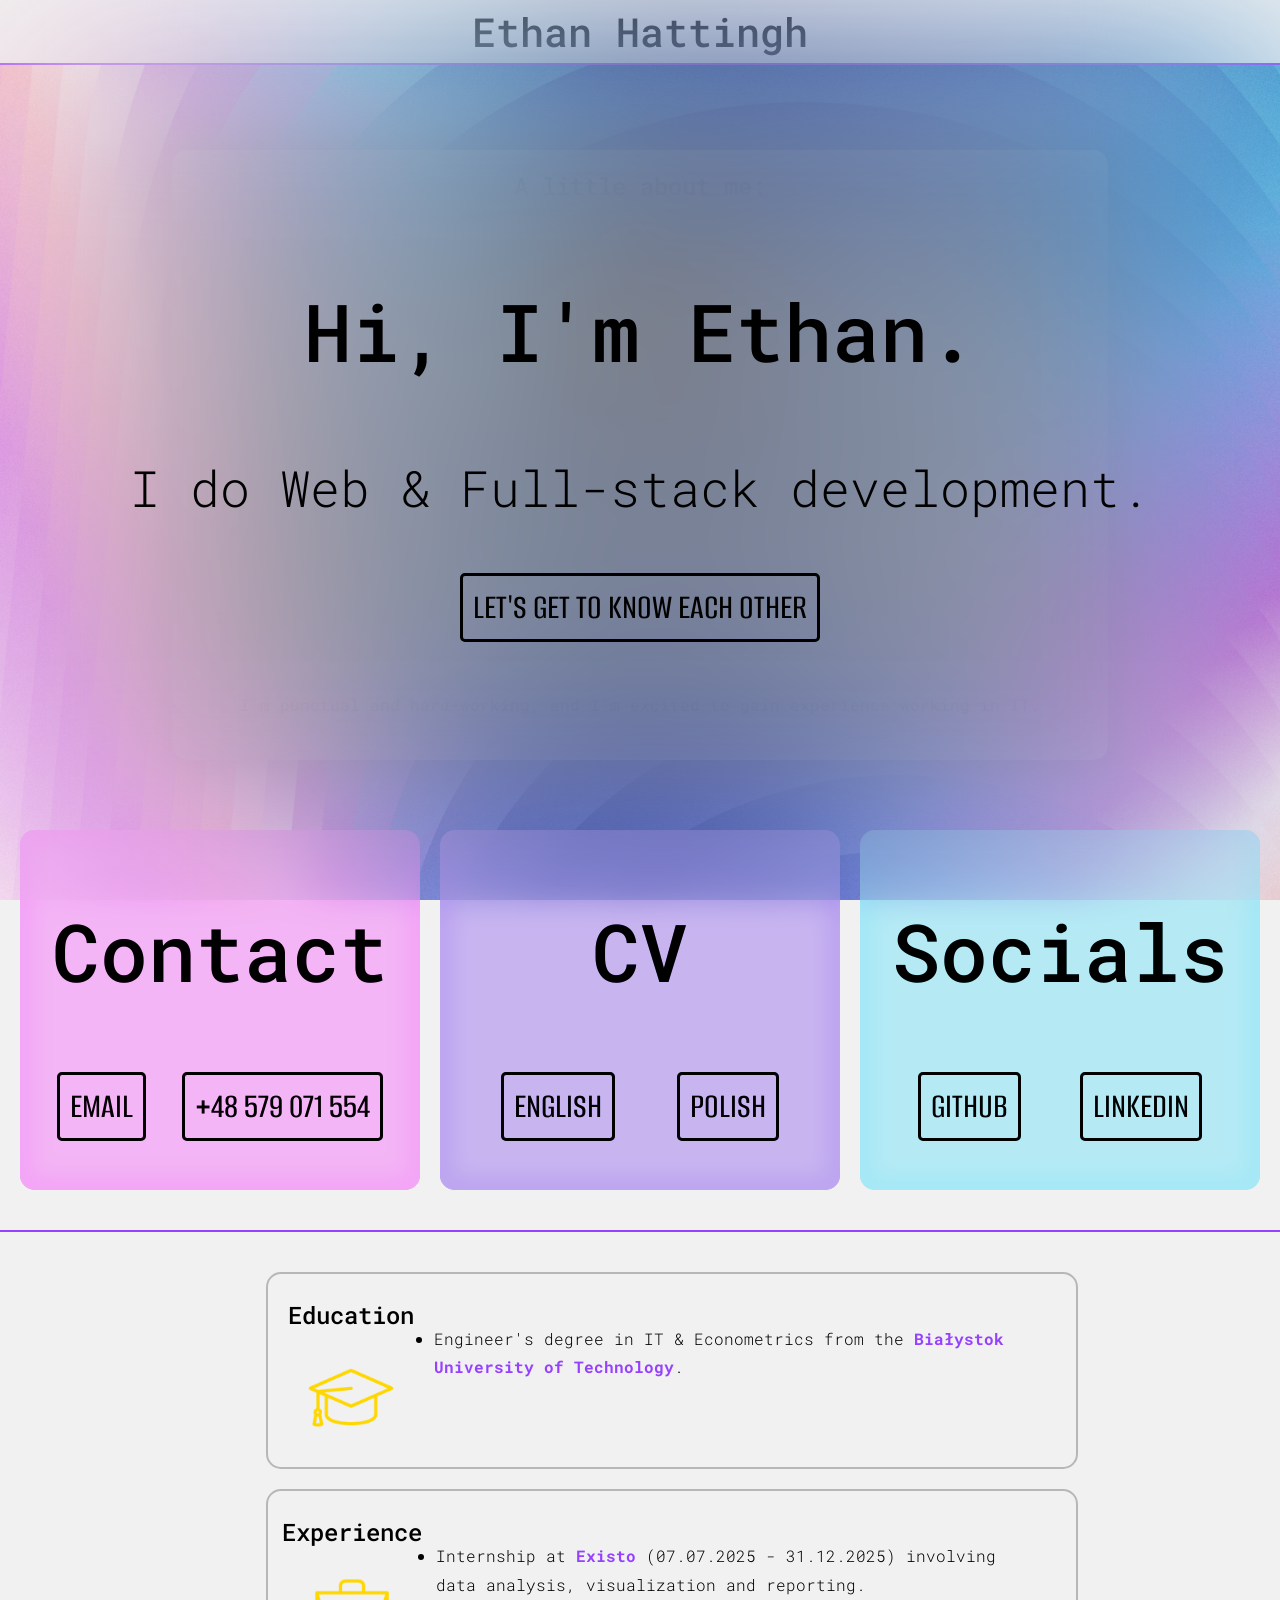
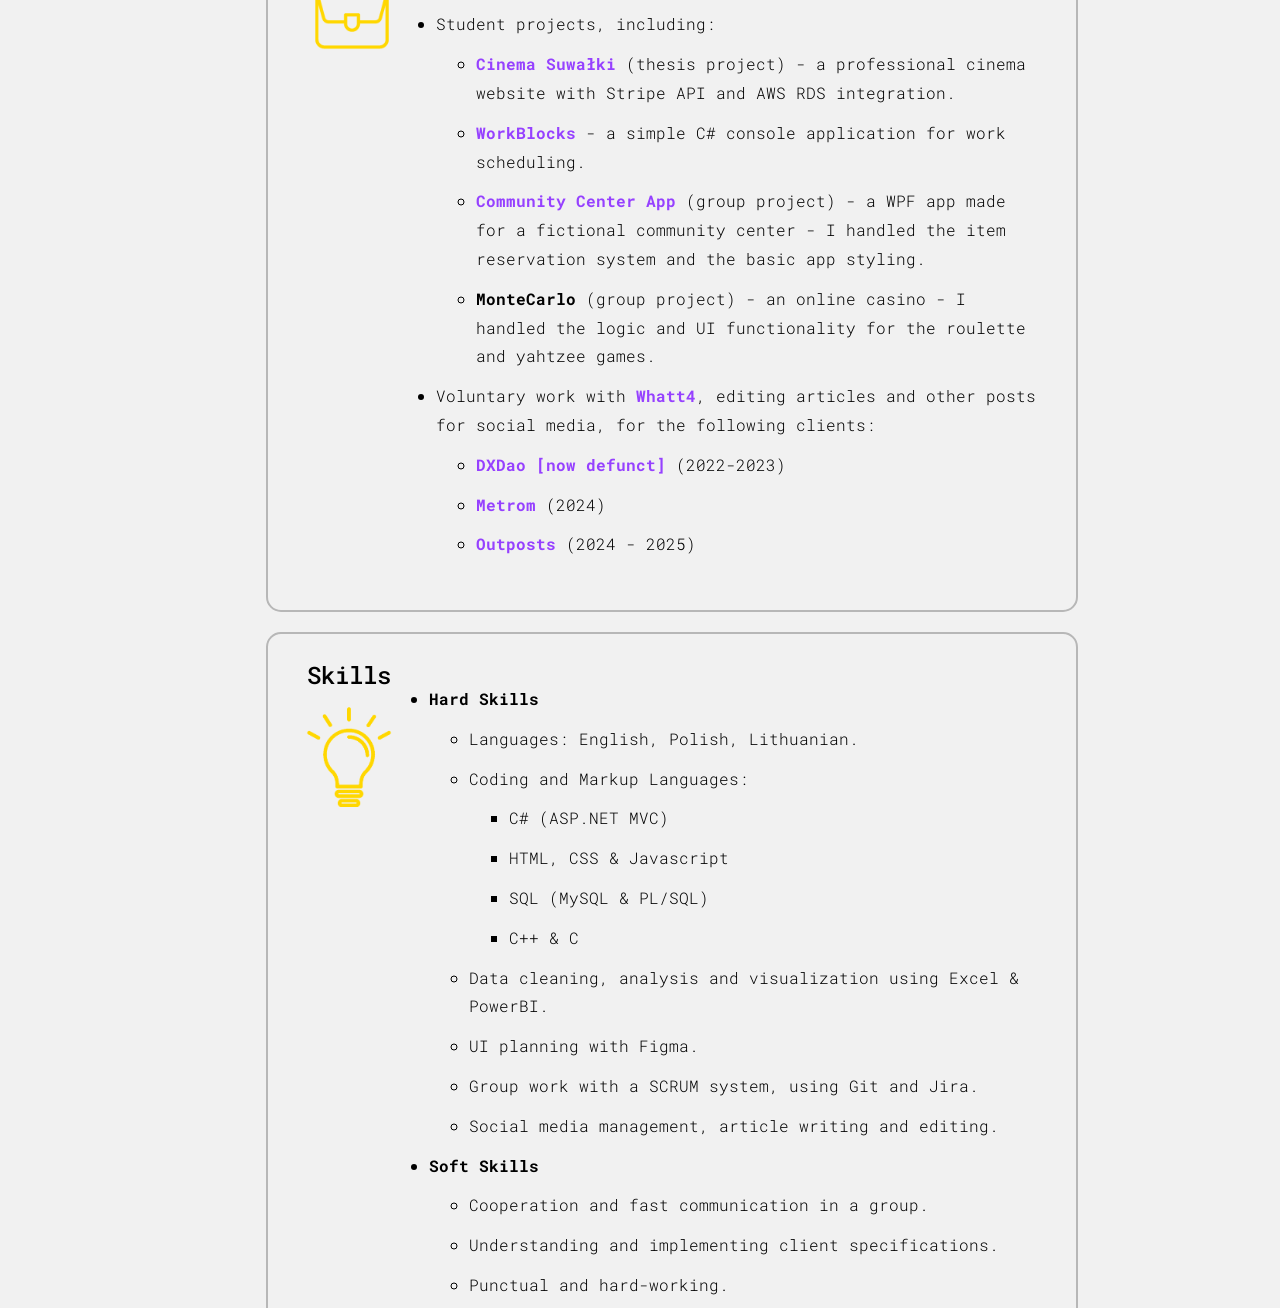
==== index.html @ 23581b1b "Code cleaning Code cleaning, updated cv, changes some styling" ====
<!DOCTYPE html>
<html>
    <head>
        <meta charset="utf-8">
        <meta http-equiv="X-UA-Compatible" content="IE=edge">
        <title></title>
        <meta name="description" content="">
        <meta name="viewport" content="width=device-width, initial-scale=1 minimum-scale=1">
        <link rel="preconnect" href="https://fonts.googleapis.com">
        <link rel="preconnect" href="https://fonts.gstatic.com" crossorigin>
        <link href="https://fonts.googleapis.com/css2?family=Abril+Fatface&family=Alumni+Sans+SC:ital,wght@0,100..900;1,100..900&family=Jersey+10&family=Oswald:wght@200..700&family=PT+Sans+Narrow:wght@400;700&family=Roboto+Mono:ital,wght@0,100..700;1,100..700&family=Sixtyfour&display=swap" rel="stylesheet">
        <link rel="stylesheet" href="css/style.css">
        <!--<script src="https://code.jquery.com/jquery-3.7.1.min.js" integrity="sha256-/JqT3SQfawRcv/BIHPThkBvs0OEvtFFmqPF/lYI/Cxo=" crossorigin="anonymous"></script>-->
    </head>
    <body class="vertical-flex no-scroll">
        <!--Header-->
        <header id="header">
            <a href="#" id="header-title" class="roboto-mono-bold">Ethan Hattingh</a>
        </header>

        <!--Splash screen (the thing with my name & that get to know each other button)-->
        <div id="splash">
            <p id="title" class="roboto-mono-bold text-functions">Hi, I'm Ethan.</p>
            <p id="subtitle" class="roboto-mono-normal text-functions">I do Web & Full-stack development.</p>
            <button id="splash-button" class="alumni-sans-bold button-style">LET'S GET TO KNOW EACH OTHER</button>
        </div>

        <!--Bio (the one with my picture and some details about me)-->
        <section id="bio-section" class="bio-box vertical-flex">
            <h1 class="bio-title roboto-mono-bold">A little about me:</h1>
            <img id="bio-image" src="images/me.png" alt="Profile Picture">
            <p class="bio-text roboto-mono-bold">Hi, I'm Ethan. I'm an engineer of IT & Econometrics and a graduate of the Białystok University of Technology.<br><br>
                    I specialize in web and fullstack development, as well as data analysis.<br><br>
                    My specialty is C# and web development, but I'm also experienced with other coding languages and with SQL.<br><br>
                    I've been living in Poland for about 11 years, and I'm fluent in English, Polish, and Lithuanian.<br><br>
                    I'm punctual and hard-working, and I'm excited to gain experience working in IT.<br>
                </p>
        </section>

        <!--Contact info, CV pdfs, and socials-->
        <section class="info-flex">
            <div id="info-box1" class="info-box vertical-flex">
                <p class="info-box-title roboto-mono-bold">Contact</p>
                <div class="info-link-flex">
                    <a class="info-box-link alumni-sans-bold" href="mailto:ethanhattingh03@gmail.com">EMAIL</a>
                    <a class="info-box-link alumni-sans-bold" href="tel:579071554">+48 579 071 554</a>
                </div>
            </div>
            <div id="info-box2" class="info-box vertical-flex">
                <p class="info-box-title roboto-mono-bold">CV</p>
                <div class="info-link-flex">
                    <a class="info-box-link alumni-sans-bold" href="/documents/cv-en.pdf" download="Ethan Hattingh CV (en)">ENGLISH</a>
                    <a class="info-box-link alumni-sans-bold" href="/documents/cv-pl.pdf" download="Ethan Hattingh CV (pl)">POLISH</a>
                </div>
            </div>
            <div id="info-box3" class="info-box vertical-flex">
                <p class="info-box-title roboto-mono-bold">Socials</p>
                <div class="info-link-flex">
                    <a class="info-box-link alumni-sans-bold" href="https://github.com/firecv">GITHUB</a>
                    <a class="info-box-link alumni-sans-bold" href="https://www.linkedin.com/in/ethan-hattingh-84b135362/">LINKEDIN</a>
                </div>
            </div>
        </section>

        <!--CV but readable without having to download it-->
        <section id="cv-section" class="cv-box">
            <div class="vertical-flex">
                <div id="cv-chunk1" class="cv-chunk horizontal-flex">
                    <div class="cv-icon-container">
                        <p class="cv-title roboto-mono-bold">Education</p>
                        <img id="education-icon" class="cv-icon-image" src="images/cap.png" alt="Education Icon">
                    </div>
                    <div class="cv-detail-box">
                        <ul class="cv-list roboto-mono-normal">
                            <li>Engineer's degree in IT & Econometrics from the <a class="cv-link" href="https://pb.edu.pl/en/" target="_blank">Białystok University of Technology</a>.</li>
                        </ul>
                    </div>
                </div>
                <div id="cv-chunk2" class="cv-chunk horizontal-flex">
                    <div class="cv-icon-container">
                        <p class="cv-title roboto-mono-bold">Experience</p>
                        <img id="work-icon" class="cv-icon-image" src="images/briefcase.png" alt="Work Icon">
                    </div>
                    <div class="cv-detail-box">
                        <ul class="cv-list roboto-mono-normal">
                            <li>Internship at <a class="cv-link" href="https://existo.pl/" target="_blank">Existo</a> (07.07.2025 - 31.12.2025) involving data analysis, visualization and reporting.</li>
                            <li>Student projects, including:
                                <ul>
                                    <li><a class="cv-link" href="https://github.com/firecv/WorkBlocks" target="_blank">Cinema Suwałki</a> (thesis project) - a professional cinema website with Stripe API and AWS RDS integration.</li>
                                    <li><a class="cv-link" href="https://github.com/firecv/WorkBlocks" target="_blank">WorkBlocks</a> - a simple C# console application for work scheduling.</li>
                                    <li><a class="cv-link" href="https://github.com/CHOSZCZYKP/MiejskiDomKultury" target="_blank">Community Center App</a> (group project) - a WPF app made for a fictional community center - I handled the item reservation system and the basic app styling.</li>
                                    <li><b>MonteCarlo</b> (group project) - an online casino - I handled the logic and UI functionality for the roulette and yahtzee games.</li>
                                </ul>
                            </li>
                            <li>Voluntary work with <a class="cv-link" href="https://whatt4.eth.limo/" target="_blank">Whatt4</a>, editing articles and other posts for social media, for the following clients:
                                <ul>
                                    <li><a class="cv-link" href="https://dxdao.eth.link/" target="_blank">DXDao [now defunct]</a> (2022-2023)</li>
                                    <li><a class="cv-link" href="https://www.metrom.xyz/en" target="_blank">Metrom</a> (2024)</li>
                                    <li><a class="cv-link" href="https://outposts.io/" target="_blank">Outposts</a> (2024 - 2025)</li>
                                </ul>
                            </li>
                        </ul>
                    </div>
                </div>
                <div id="cv-chunk3" class="cv-chunk horizontal-flex">
                    <div class="cv-icon-container">
                        <p class="cv-title roboto-mono-bold">Skills</p>
                        <img id="skills-icon" class="cv-icon-image" src="images/lightbulb.png" alt="Skills Icon">
                    </div>
                    <div class="cv-detail-box">
                        <ul class="cv-list roboto-mono-normal">
                            <li><b>Hard Skills</b>
                                <ul>
                                    <li>Languages: English, Polish, Lithuanian.</li>
                                    <li>Coding and Markup Languages:
                                        <ul>
                                            <li>C# (ASP.NET MVC)</li>
                                            <li>HTML, CSS & Javascript</li>
                                            <li>SQL (MySQL & PL/SQL)</li>
                                            <li>C++ & C</li>
                                        </ul>
                                    </li>
                                    <li>Data cleaning, analysis and visualization using Excel & PowerBI.</li>
                                    <li>UI planning with Figma.</li>
                                    <li>Group work with a SCRUM system, using Git and Jira.</li>
                                    <li>Social media management, article writing and editing.</li>
                                </ul>
                            </li>
                            <li><b>Soft Skills</b>
                                <ul>
                                    <li>Cooperation and fast communication in a group.</li>
                                    <li>Understanding and implementing client specifications.</li>
                                    <li>Punctual and hard-working.</li>
                                </ul>
                            </li>
                        </ul>
                    </div>
                </div>
            </div>
        </section>

        <!--Footer links use the same styling as cv links, so the class is reused-->
        <footer id="footer">
            <p class="roboto-mono-normal">Website built by <a class="cv-link" href="https://github.com/firecv/firecv.github.io">Ethan Hattingh</a> (without using generative AI)</p>
            <p class="roboto-mono-normal">Background image by <a class="cv-link" href="https://unsplash.com/@andreicastanha">Andrei Castanha</a> on <a class="cv-link" href="https://unsplash.com/photos/abstract-blue-and-pink-curved-lines-pattern-mAoMkGo4LGg">Unsplash</a></p>
            <p class="roboto-mono-normal">CV section icons by <a class="cv-link" href="https://www.flaticon.com/authors/good-ware">Good Ware</a></p>
        </footer>

        <!-- background image: Andrei Castanha https://unsplash.com/photos/black-flat-screen-computer-monitor-oXlXu2qukGE
            Icons are by Good Ware from Flaticon:
            cap icon: https://www.flaticon.com/free-icon/cap_4344806
            briefcase icon: https://www.flaticon.com/free-icon/briefcase_4440484
            lightbulb icon: https://www.flaticon.com/free-icon/lightbulb_702814
            terminal background: https://www.deviantart.com/cosmodahuskey/art/Fallout-Terminal-Effect-Video-563008913
        -->

        <script src="js/script.js"></script>
    </body>
</html>
---- css/style.css ----
/*fonts moved to bottom*/

/* VARIABLES (color palette) */

:root {
    --bg-color: rgb(241, 241, 241);
    --bg-color-blur: rgba(241, 241, 241, 0.5);
    --accent-color: rgb(150, 65, 255);
    --border-color: rgb(0, 0, 0);
    --light-border-color: rgb(183, 183, 183);
    --unfocus-color: rgb(63, 63, 63);
    --special-color1: rgb(247, 0, 255); /*Used to make each info box stand out more*/
    --special-color2: rgb(75, 0, 238);
    --special-color3: rgb(0, 213, 255);
}

/*ORIGINAL PALETTE

rgb(255, 126, 206)

    --bg-color: black;
    --accent-color: gold;
    --border-color: white;
    --unfocus-color: gray;
    --special-color1: #ff0000;
    --special-color2: #0099ff;
    --special-color3: #00ff00;
*/

/* BASIC */

html {
    scroll-behavior: smooth;
    background-color: var(--bg-color);
}

* {
    margin: 0px;
    padding: 0px;
    scrollbar-color: var(--accent-color) var(--bg-color);
}

body {
    top: 0;
    background-image:url('../images/andrei-castanha.jpg'); /* Photo by Artem Sapegin on Unsplash*/
    background-repeat: repeat;
    background-attachment: fixed;
    background-size: cover;
    overflow-x: hidden;
    display: flex;
    flex-direction: column;
}

.no-scroll { 
  height: 100%; 
  overflow: hidden; 
} 

p, li {
    line-height: 1.8;
}

/* SPLASH SCREEN */

#splash {
    position: fixed;
    top: 0;
    left: 0;
    width: 100%;
    height: 100vh;
    z-index: 999;
    background-color: rbga(255, 255, 255, 0.1);
    backdrop-filter: blur(100px);
    display: flex;
    flex-direction: column;
    justify-content: center;
    align-items: center;
    text-align: center;
}

#title {
    font-size: 80px;
    color: var(--border-color);
}

#subtitle {
    font-size: 50px;
    color: var(--border-color);
    margin: 40px;
}

@media (max-width: 600px) {
    #title {
        font-size: 60px;
    }

    #subtitle {
        font-size: 30px;
        margin: 25px;
    }
}

#splash-button {
    font-size: 36px;
}

.text-functions {
    overflow-wrap: break-word;
}

.button-style {
    border-radius: 5px;
    border: 3px var(--border-color) solid;
    background-color: rgba(0, 0, 0, 0);
    color: var(--border-color);
    backdrop-filter: blur(10px);
    padding: 10px;
    transition-duration: 350ms;
}

.button-style:hover {
    background-color: var(--accent-color);
    border: 3px var(--accent-color) solid;
    color: var(--bg-color);
    cursor: pointer;
    /*filter: drop-shadow(0px 0px 20px var(--unfocus-color));*/
}

.disappear {
    visibility: hidden;
    opacity: 0;
    transition: visibility 0s 0.8s, opacity 0.8s ease-in-out;
}


/* HEADER */

#header {
    position: sticky;
    top: 0;
    width: 100%;
    z-index: 100;
    height: fit-content;
    margin-bottom: 40px;
    padding: 5px;
    background-color: var(--bg-color);
    border-bottom: 2px var(--accent-color) solid;
    display: flex;
    justify-content: center;
    transition: 0.4s ease-in-out;
    text-align: center;
}

#header-title {
    font-size: 40px;
    color: var(--border-color);
    transition: 0.5s;
    text-decoration: none;
}

#header-title:hover {
    color: var(--accent-color);
}

/* GENERIC STYLE CLASSES */

.circle-frame {
    border-radius: 50%;
    border-style: solid var(--border-color) 2px;
    border-color: var(--bg-color);
}

.horizontal-flex {
    width: 100%;
    display: flex;
    flex-direction: row;
    justify-content: space-evenly;
    align-items: center;
}

.vertical-flex {
    height: 100%;
    display: flex;
    flex-direction: column;
    justify-content: space-evenly;
    align-items: center;
}

/* BIO BOX CLASSES */
.bio-box {
    width: 70vw;
    min-width: 400px;
    height: fit-content;
    min-height: 330px;
    background-color: var(--bg-color-blur);
    backdrop-filter: blur(15px);
    filter: drop-shadow(0px 0px 20px var(--border-color));
    transition: 0.5s;
    margin-top: 5vh;
    margin-bottom: 70px;
    padding: 20px;
    border-radius: 15px;
}

.bio-box-scroll {
    width: 60vw;
    height: fit-content;
    border-radius: 5px;
    background-color: var(--bg-color-blur);
    backdrop-filter: blur(15px);
    filter: drop-shadow(0px 0px 0px var(--border-color));
    transition: 0.5s;
    margin-top: 5vh;
    margin-bottom: 40px;
    padding: 20px;
}

.bio-box h1 {
    font-size: 24px;
    color: var(--border-color);
    text-align: center;
    transition: 0.4s ease-in-out;
}

.bio-box-scroll h1 {
    font-size: 24px;
    color: var(--unfocus-color);
    text-align: center;
    transition: 0.4s ease-in-out;
}

.bio-box p {
    font-size: 16px;
    color: var(--border-color);
    padding: 20px;
    text-align: center;
    transition: 0.4s ease-in-out;
}

.bio-box-scroll p {
    font-size: 10px;
    color: var(--unfocus-color);
    padding: 20px;
    text-align: center;
    transition: 0.4s ease-in-out;
}

#bio-image {
    opacity: 1;
    width: 10vw;
    height: auto;
    border-radius: 50%;
    transition: 0.5s ease-in-out;
    margin: 20px auto 0 auto;
}

.bio-box #bio-image {
    filter: grayscale(0);
    filter: brightness(1);
    border: 2px var(--border-color) solid;
}

.bio-box-scroll #bio-image {
    filter: grayscale(1);
    filter: brightness(0.35);
    border: 2px var(--bg-color) solid;
}

@media (max-width: 1000px) or (max-height: 600px) or ((max-width: 1200px) and (max-height: 650px)) {
    .bio-box-scroll p {
        font-size: 16px;
        color: var(--border-color);
        padding: 20px;
        text-align: center;
        transition: 0.4s ease-in-out;
    }

    .bio-box-scroll #bio-image {
        filter: grayscale(0);
        filter: brightness(1);
        border: 2px var(--border-color) solid;
    }
}

/* INFO BOX CLASSES */

.info-flex {
    width: 100%;
    display: flex;
    flex-direction: row;
    flex-wrap: wrap;
    justify-content: space-evenly;
    align-items: center;
}

.info-box {
    width: 25vw;
    min-width: 400px;
    height: 40vh;
    min-height: 330px;
    border-radius: 15px;
    background-color: var(--bg-color-blur);
    backdrop-filter: blur(15px);
    transition: 0.2s ease-in-out;
    margin-bottom: 20px;
}

.info-box:hover {
    transform: scale(1.02);
}

.info-box:nth-of-type(1) {
    filter: drop-shadow(0px 0px 0px var(--special-color1));
}
.info-box:nth-of-type(2) {
    filter: drop-shadow(0px 0px 0px var(--special-color2));
}
.info-box:nth-of-type(3) {
    filter: drop-shadow(0px 0px 0px var(--special-color3));
}

.info-box:nth-of-type(1):hover {
    filter: drop-shadow(-10px -10px 10px var(--special-color1));
}
.info-box:nth-of-type(2):hover {
    filter: drop-shadow(0px -10px 15px var(--special-color2));
}
.info-box:nth-of-type(3):hover {
    filter: drop-shadow(10px -10px 10px var(--special-color3));
}

.info-link-flex {
    width: 100%;
    display: flex;
    flex-direction: row;
    justify-content: space-evenly;
    align-items: center;
}

.info-box-title {
    font-size: 80px;
    text-align: center;
    color: var(--border-color);
}

@media (max-width: 600px) {
    .info-box-title {
        font-size: 60px;
    }
}

.info-box-link {
    font-size: 36px;
}

.info-box .info-box-link {
    border-radius: 5px;
    border: 3px var(--border-color) solid;
    background-color: rgba(0, 0, 0, 0);
    color: var(--border-color);
    padding: 10px;
    transition-duration: 350ms;
    text-decoration: none;
}

.info-box:hover .info-box-link {
    border-radius: 5px;
    border: 3px var(--border-color) solid;
    background-color: rgba(0, 0, 0, 0);
    color: var(--border-color);
    padding: 10px;
    transition-duration: 350ms;
    text-decoration: none;
}

.info-box:hover .info-box-link:hover {
    color: var(--bg-color);
    cursor: pointer;
}

.info-box:nth-of-type(1):hover .info-box-link:hover {
    border: 3px var(--special-color1) solid;
    background-color: var(--special-color1);
}

.info-box:nth-of-type(2):hover .info-box-link:hover {
    border: 3px var(--special-color2) solid;
    background-color: var(--special-color2);
}

.info-box:nth-of-type(3):hover .info-box-link:hover {
    border: 3px var(--special-color3) solid;
    background-color: var(--special-color3);
}

@media (max-width: 600px) {
    .info-box:nth-of-type(1) .info-box-link {
        border: 3px var(--special-color1) solid;
        color: var(--border-color);
    }

    .info-box:nth-of-type(2) .info-box-link {
        border: 3px var(--special-color2) solid;
        color: var(--border-color);
    }

    .info-box:nth-of-type(3) .info-box-link {
        border: 3px var(--special-color3) solid;
        color: var(--border-color);
    }

    .info-box {
        min-width: 90vw;
        height: 40vh;
    }

    .info-link-flex {
        flex-direction: column;
    }

    .info-box-link {
        margin-top: 15px;
    }
}
  
/* CV SECTION */

.cv-box {
    width: 100%;
    height: fit-content;
    border-top: 2px var(--accent-color) solid;
    display: flex;
    flex-direction: column;
    justify-content: center;
    align-items: center;
    background-color: var(--bg-color);
    margin-top: 20px;
    padding-top: 40px;
    text-align: left;
}

.cv-chunk {
    width: 60vw;
    height: fit-content;
    margin-left: 5vw;
    align-items: flex-start;

    background-color: var(--bg-color-blur);
    border: var(--light-border-color) solid 2px;
    border-radius: 15px;
    padding: 20px;
    margin-bottom: 20px;
    transition: 0.3s ease-in-out;
}

.cv-chunk:hover {
    border: var(--bg-color-blur) solid 2px;
    background-color: var(--bg-color-blur);
    backdrop-filter: blur(15px);
    filter: drop-shadow(0px 0px 20px var(--border-color));
    transition: 0.3s ease-in-out;
    transform: scale(1.02);
}

/*
#cv-chunk1 {
    position: sticky;
    top: 100px;
}

#cv-chunk2 {
    position: sticky;
    top: 130px;
}

#cv-chunk3 {
    position: sticky;
    top: 160px;
}
*/

.cv-icon-container {
    width: 10vw;
    height: fit-content;
    display: flex;
    flex-direction: column;
    justify-content: center;
    align-items: center;
}

.cv-title {
    font-size: 24px;
    color: var(--border-color);
    text-align: center;
    margin-bottom: 10px;
}

.cv-icon-image {
    width: 100px;
    height: auto;
}

.cv-detail-box {
    color: var(--border-color);
    font-size: 16px;
    width: 50vw;
    height: fit-content;
    text-align: left;
    padding: 20px;
}

@media (max-width: 1000px) {
    .cv-title {
        font-size: 20px;
        color: var(--border-color);
        text-align: center;
        margin-bottom: 10px;
    }

    .cv-icon-image {
        width: 60px;
        height: auto;
    }

    .cv-chunk {
        width: 90vw;
    }

    .cv-detail-box {
        max-height: 70vh;
        overflow-y: scroll;
    }
}

@media (max-width: 800px) {
    .cv-title {
        font-size: 16px;
    }

    .cv-detail-box {
        font-size: 14px;
    }

    .cv-icon-container {
        margin-right: 20px;
    }
}

.cv-list li {
    margin: 11px 0 11px 0;
}

.cv-list li ul {
    margin-left: 40px;
}

.cv-link {
    color: var(--accent-color);
    text-decoration: none;
    font-weight: bold;
    transition: 0.3s;
}

.cv-link:hover {
    text-decoration: underline;
}

/* FOOTER */

#footer {
    font-size: default;
    width: 100%;
    height: fit-content;
    padding: 30px;
    background-color: var(--bg-color);
    border-top: 2px var(--accent-color) solid;
    display: flex;
    flex-direction: column;
    justify-content: space-evenly;
    text-align: center;
    overflow-x: hide;
    margin-top: 0px;
    color: var(--border-color);
    z-index: 999;
}



/* FONTS */

.oswald-small350 { /* https://fonts.google.com/specimen/Oswald */
    font-family: "Oswald", sans-serif;
    font-optical-sizing: auto;
    font-weight: 350;
    font-style: normal;
}

.oswald-medium500 { 
    font-family: "Oswald", sans-serif;
    font-optical-sizing: auto;
    font-weight: 500;
    font-style: normal;
}

.oswald-large700 {
    font-family: "Oswald", sans-serif;
    font-optical-sizing: auto;
    font-weight: 700;
    font-style: normal;
}

.jersey-10-regular { /* https://fonts.google.com/specimen/Jersey+10 */
    font-family: "Jersey 10", sans-serif;
    font-weight: 400;
    font-style: normal;
}

.sixtyfour-default { /* https://fonts.google.com/specimen/Sixtyfour */
    font-family: "Sixtyfour", sans-serif;
    font-optical-sizing: auto;
    font-weight: 400;
    font-style: normal;
    font-variation-settings:
      "BLED" 0,
      "SCAN" 0;
}

.abril-fatface-regular { /* https://fonts.google.com/specimen/Abril+Fatface */
    font-family: "Abril Fatface", serif;
    font-weight: 400;
    font-style: normal;
}

.pt-sans-narrow-regular {
  font-family: "PT Sans Narrow", sans-serif;
  font-weight: 400;
  font-style: normal;
}

.pt-sans-narrow-bold {
  font-family: "PT Sans Narrow", sans-serif;
  font-weight: 700;
  font-style: normal;
}
  
.roboto-mono-normal {
  font-family: "Roboto Mono", monospace;
  font-optical-sizing: auto;
  font-weight: 300;
  font-style: normal;
}

.roboto-mono-bold {
  font-family: "Roboto Mono", monospace;
  font-optical-sizing: auto;
  font-weight: 500;
  font-style: normal;
}

.alumni-sans-normal {
  font-family: "Alumni Sans SC", sans-serif;
  font-optical-sizing: auto;
  font-weight: 200;
  font-style: normal;
}

.alumni-sans-bold {
  font-family: "Alumni Sans SC", sans-serif;
  font-optical-sizing: auto;
  font-weight: 500;
  font-style: normal;
}
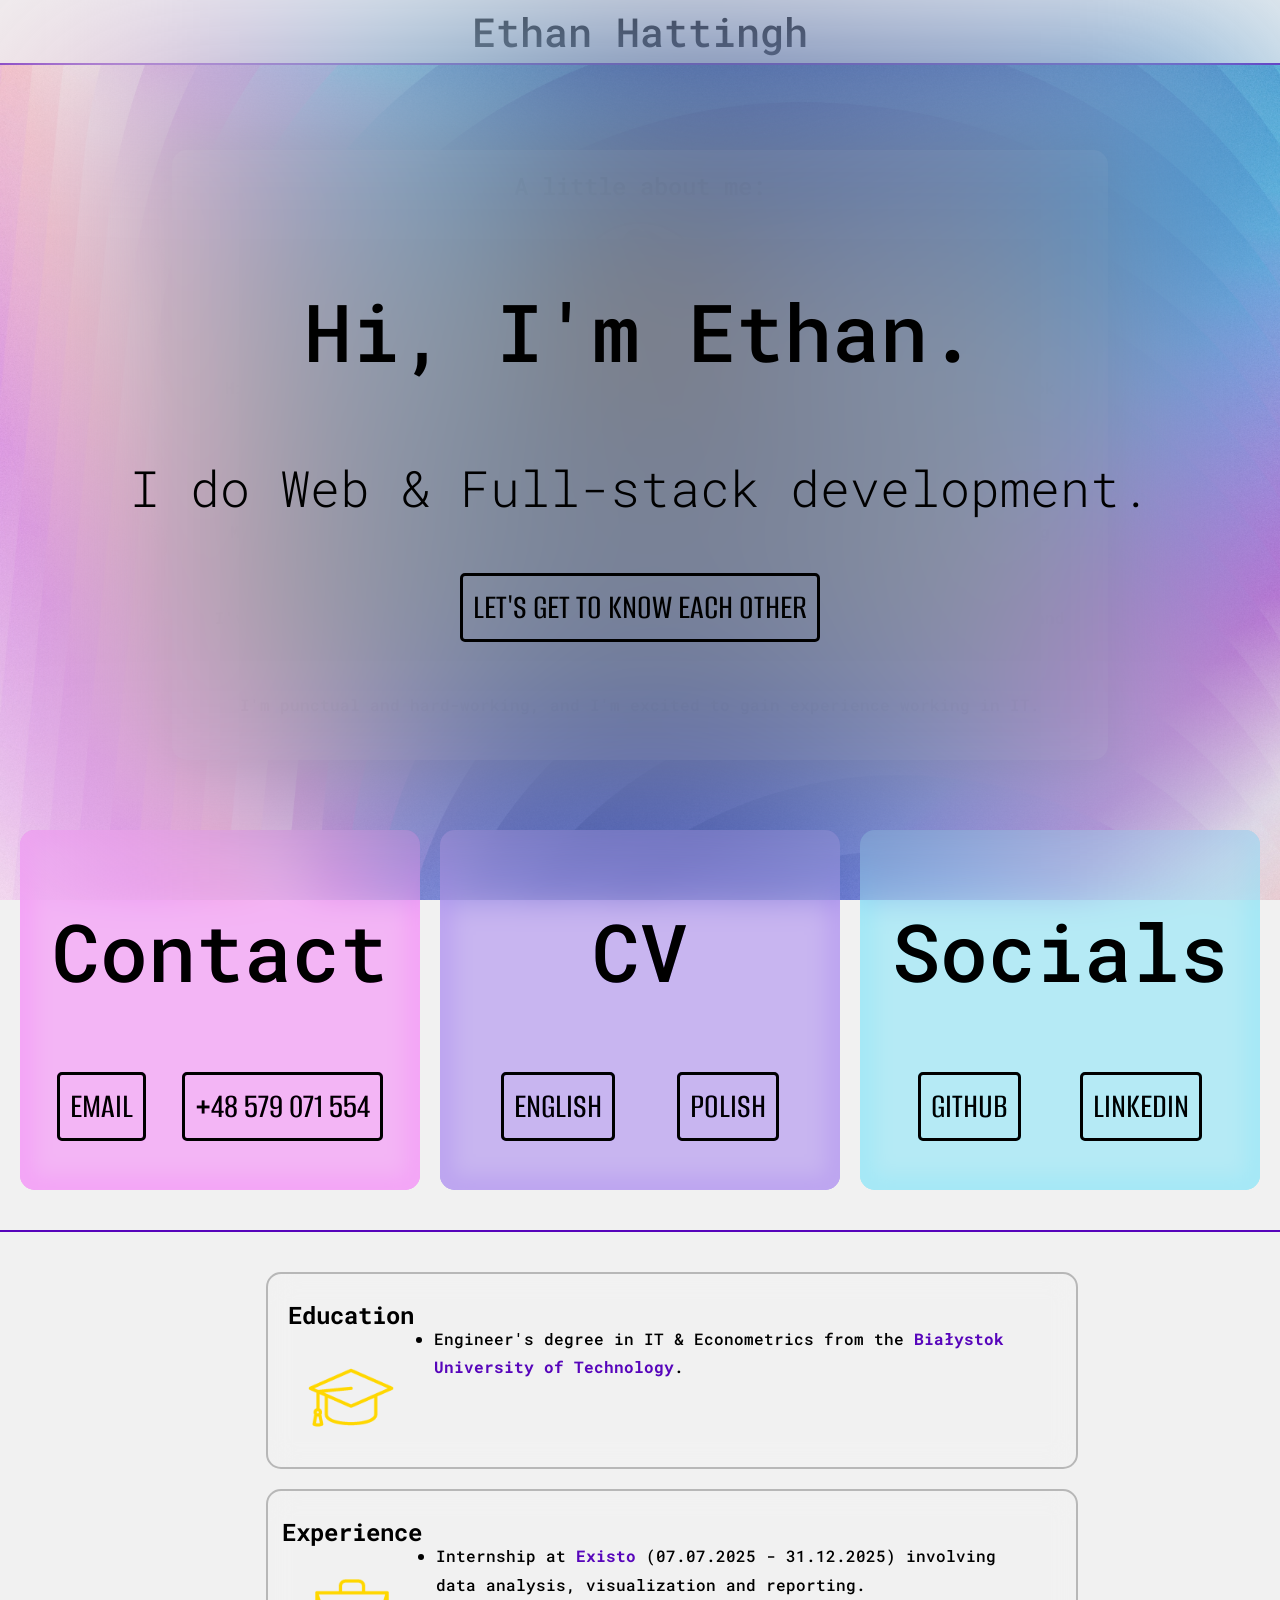
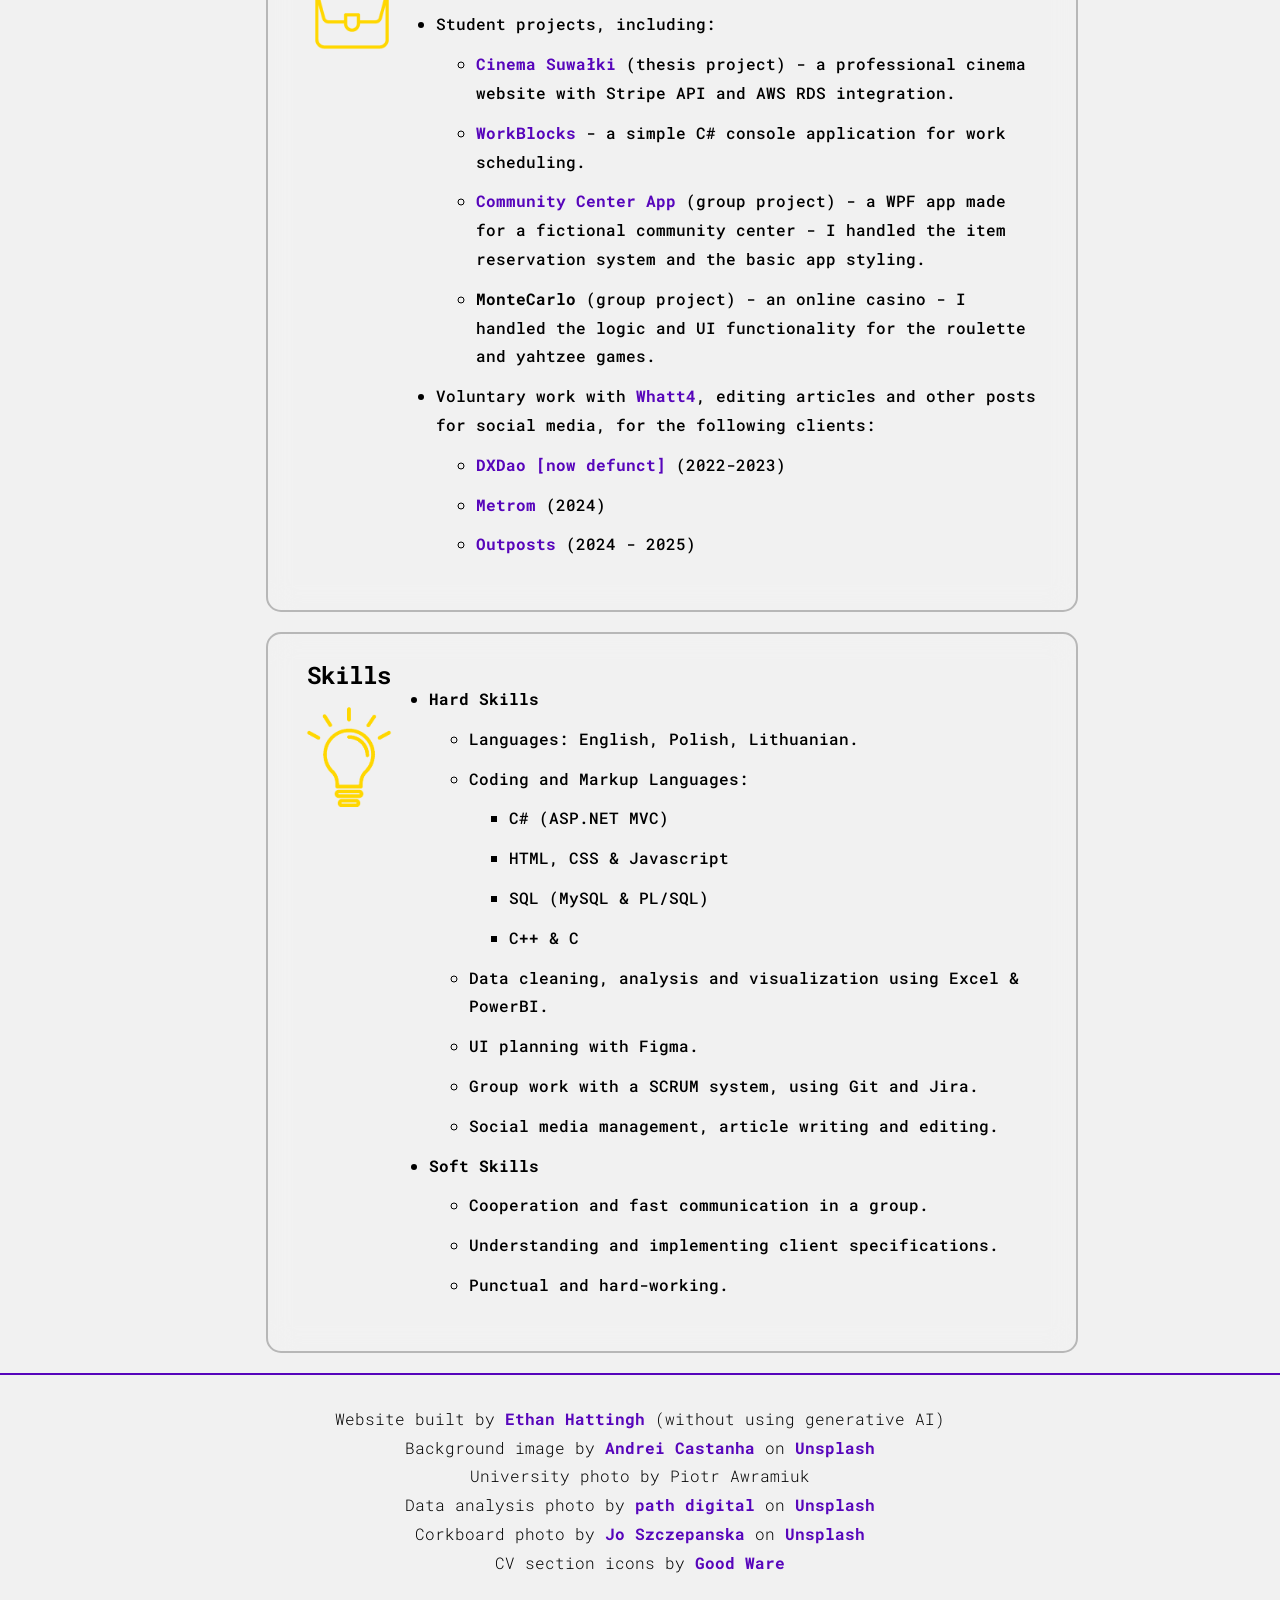
==== commit 7bb1abe7: "Added image fading Added background images fading in/out in cv section, on hover" ====
--- a/index.html
+++ b/index.html
@@ -63,77 +63,79 @@
         </section>
 
         <!--CV but readable without having to download it-->
-        <section id="cv-section" class="cv-box">
-            <div class="vertical-flex">
-                <div id="cv-chunk1" class="cv-chunk horizontal-flex">
-                    <div class="cv-icon-container">
-                        <p class="cv-title roboto-mono-bold">Education</p>
-                        <img id="education-icon" class="cv-icon-image" src="images/cap.png" alt="Education Icon">
+        <section class="cv-section-container">
+            <div id="cv-section" class="cv-box">
+                <div class="vertical-flex">
+                    <div id="cv-chunk1" class="cv-chunk horizontal-flex">
+                        <div class="cv-icon-container">
+                            <p class="cv-title roboto-mono-bold"><b>Education</b></p>
+                            <img id="education-icon" class="cv-icon-image" src="images/cap.png" alt="Education Icon">
+                        </div>
+                        <div class="cv-detail-box">
+                            <ul class="cv-list roboto-mono-bold">
+                                <li>Engineer's degree in IT & Econometrics from the <a class="cv-link" href="https://pb.edu.pl/en/" target="_blank">Białystok University of Technology</a>.</li>
+                            </ul>
+                        </div>
                     </div>
-                    <div class="cv-detail-box">
-                        <ul class="cv-list roboto-mono-normal">
-                            <li>Engineer's degree in IT & Econometrics from the <a class="cv-link" href="https://pb.edu.pl/en/" target="_blank">Białystok University of Technology</a>.</li>
-                        </ul>
+                    <div id="cv-chunk2" class="cv-chunk horizontal-flex">
+                        <div class="cv-icon-container">
+                            <p class="cv-title roboto-mono-bold"><b>Experience</b></p>
+                            <img id="work-icon" class="cv-icon-image" src="images/briefcase.png" alt="Work Icon">
+                        </div>
+                        <div class="cv-detail-box">
+                            <ul class="cv-list roboto-mono-bold">
+                                <li>Internship at <a class="cv-link" href="https://existo.pl/" target="_blank">Existo</a> (07.07.2025 - 31.12.2025) involving data analysis, visualization and reporting.</li>
+                                <li>Student projects, including:
+                                    <ul>
+                                        <li><a class="cv-link" href="https://github.com/firecv/WorkBlocks" target="_blank">Cinema Suwałki</a> (thesis project) - a professional cinema website with Stripe API and AWS RDS integration.</li>
+                                        <li><a class="cv-link" href="https://github.com/firecv/WorkBlocks" target="_blank">WorkBlocks</a> - a simple C# console application for work scheduling.</li>
+                                        <li><a class="cv-link" href="https://github.com/CHOSZCZYKP/MiejskiDomKultury" target="_blank">Community Center App</a> (group project) - a WPF app made for a fictional community center - I handled the item reservation system and the basic app styling.</li>
+                                        <li><b>MonteCarlo</b> (group project) - an online casino - I handled the logic and UI functionality for the roulette and yahtzee games.</li>
+                                    </ul>
+                                </li>
+                                <li>Voluntary work with <a class="cv-link" href="https://whatt4.eth.limo/" target="_blank">Whatt4</a>, editing articles and other posts for social media, for the following clients:
+                                    <ul>
+                                        <li><a class="cv-link" href="https://dxdao.eth.link/" target="_blank">DXDao [now defunct]</a> (2022-2023)</li>
+                                        <li><a class="cv-link" href="https://www.metrom.xyz/en" target="_blank">Metrom</a> (2024)</li>
+                                        <li><a class="cv-link" href="https://outposts.io/" target="_blank">Outposts</a> (2024 - 2025)</li>
+                                    </ul>
+                                </li>
+                            </ul>
+                        </div>
                     </div>
-                </div>
-                <div id="cv-chunk2" class="cv-chunk horizontal-flex">
-                    <div class="cv-icon-container">
-                        <p class="cv-title roboto-mono-bold">Experience</p>
-                        <img id="work-icon" class="cv-icon-image" src="images/briefcase.png" alt="Work Icon">
-                    </div>
-                    <div class="cv-detail-box">
-                        <ul class="cv-list roboto-mono-normal">
-                            <li>Internship at <a class="cv-link" href="https://existo.pl/" target="_blank">Existo</a> (07.07.2025 - 31.12.2025) involving data analysis, visualization and reporting.</li>
-                            <li>Student projects, including:
-                                <ul>
-                                    <li><a class="cv-link" href="https://github.com/firecv/WorkBlocks" target="_blank">Cinema Suwałki</a> (thesis project) - a professional cinema website with Stripe API and AWS RDS integration.</li>
-                                    <li><a class="cv-link" href="https://github.com/firecv/WorkBlocks" target="_blank">WorkBlocks</a> - a simple C# console application for work scheduling.</li>
-                                    <li><a class="cv-link" href="https://github.com/CHOSZCZYKP/MiejskiDomKultury" target="_blank">Community Center App</a> (group project) - a WPF app made for a fictional community center - I handled the item reservation system and the basic app styling.</li>
-                                    <li><b>MonteCarlo</b> (group project) - an online casino - I handled the logic and UI functionality for the roulette and yahtzee games.</li>
-                                </ul>
-                            </li>
-                            <li>Voluntary work with <a class="cv-link" href="https://whatt4.eth.limo/" target="_blank">Whatt4</a>, editing articles and other posts for social media, for the following clients:
-                                <ul>
-                                    <li><a class="cv-link" href="https://dxdao.eth.link/" target="_blank">DXDao [now defunct]</a> (2022-2023)</li>
-                                    <li><a class="cv-link" href="https://www.metrom.xyz/en" target="_blank">Metrom</a> (2024)</li>
-                                    <li><a class="cv-link" href="https://outposts.io/" target="_blank">Outposts</a> (2024 - 2025)</li>
-                                </ul>
-                            </li>
-                        </ul>
-                    </div>
-                </div>
-                <div id="cv-chunk3" class="cv-chunk horizontal-flex">
-                    <div class="cv-icon-container">
-                        <p class="cv-title roboto-mono-bold">Skills</p>
-                        <img id="skills-icon" class="cv-icon-image" src="images/lightbulb.png" alt="Skills Icon">
-                    </div>
-                    <div class="cv-detail-box">
-                        <ul class="cv-list roboto-mono-normal">
-                            <li><b>Hard Skills</b>
-                                <ul>
-                                    <li>Languages: English, Polish, Lithuanian.</li>
-                                    <li>Coding and Markup Languages:
-                                        <ul>
-                                            <li>C# (ASP.NET MVC)</li>
-                                            <li>HTML, CSS & Javascript</li>
-                                            <li>SQL (MySQL & PL/SQL)</li>
-                                            <li>C++ & C</li>
-                                        </ul>
-                                    </li>
-                                    <li>Data cleaning, analysis and visualization using Excel & PowerBI.</li>
-                                    <li>UI planning with Figma.</li>
-                                    <li>Group work with a SCRUM system, using Git and Jira.</li>
-                                    <li>Social media management, article writing and editing.</li>
-                                </ul>
-                            </li>
-                            <li><b>Soft Skills</b>
-                                <ul>
-                                    <li>Cooperation and fast communication in a group.</li>
-                                    <li>Understanding and implementing client specifications.</li>
-                                    <li>Punctual and hard-working.</li>
-                                </ul>
-                            </li>
-                        </ul>
+                    <div id="cv-chunk3" class="cv-chunk horizontal-flex">
+                        <div class="cv-icon-container">
+                            <p class="cv-title roboto-mono-bold"><b>Skills</b></p>
+                            <img id="skills-icon" class="cv-icon-image" src="images/lightbulb.png" alt="Skills Icon">
+                        </div>
+                        <div class="cv-detail-box">
+                            <ul class="cv-list roboto-mono-bold">
+                                <li><b>Hard Skills</b>
+                                    <ul>
+                                        <li>Languages: English, Polish, Lithuanian.</li>
+                                        <li>Coding and Markup Languages:
+                                            <ul>
+                                                <li>C# (ASP.NET MVC)</li>
+                                                <li>HTML, CSS & Javascript</li>
+                                                <li>SQL (MySQL & PL/SQL)</li>
+                                                <li>C++ & C</li>
+                                            </ul>
+                                        </li>
+                                        <li>Data cleaning, analysis and visualization using Excel & PowerBI.</li>
+                                        <li>UI planning with Figma.</li>
+                                        <li>Group work with a SCRUM system, using Git and Jira.</li>
+                                        <li>Social media management, article writing and editing.</li>
+                                    </ul>
+                                </li>
+                                <li><b>Soft Skills</b>
+                                    <ul>
+                                        <li>Cooperation and fast communication in a group.</li>
+                                        <li>Understanding and implementing client specifications.</li>
+                                        <li>Punctual and hard-working.</li>
+                                    </ul>
+                                </li>
+                            </ul>
+                        </div>
                     </div>
                 </div>
             </div>
@@ -143,16 +145,11 @@
         <footer id="footer">
             <p class="roboto-mono-normal">Website built by <a class="cv-link" href="https://github.com/firecv/firecv.github.io">Ethan Hattingh</a> (without using generative AI)</p>
             <p class="roboto-mono-normal">Background image by <a class="cv-link" href="https://unsplash.com/@andreicastanha">Andrei Castanha</a> on <a class="cv-link" href="https://unsplash.com/photos/abstract-blue-and-pink-curved-lines-pattern-mAoMkGo4LGg">Unsplash</a></p>
+            <p class="roboto-mono-normal">University photo by Piotr Awramiuk</p>
+            <p class="roboto-mono-normal">Data analysis photo by <a class="cv-link" href="https://unsplash.com/@pathdigital">path digital</a> on <a class="cv-link" href="https://unsplash.com/photos/black-and-silver-laptop-computer-tR0jvlsmCuQ">Unsplash</a></p>
+            <p class="roboto-mono-normal">Corkboard photo by <a class="cv-link" href="https://unsplash.com/@joszczepanska">Jo Szczepanska</a> on <a class="cv-link" href="https://unsplash.com/photos/sticky-notes-on-corkboard-5aiRb5f464A">Unsplash</a></p>
             <p class="roboto-mono-normal">CV section icons by <a class="cv-link" href="https://www.flaticon.com/authors/good-ware">Good Ware</a></p>
         </footer>
-
-        <!-- background image: Andrei Castanha https://unsplash.com/photos/black-flat-screen-computer-monitor-oXlXu2qukGE
-            Icons are by Good Ware from Flaticon:
-            cap icon: https://www.flaticon.com/free-icon/cap_4344806
-            briefcase icon: https://www.flaticon.com/free-icon/briefcase_4440484
-            lightbulb icon: https://www.flaticon.com/free-icon/lightbulb_702814
-            terminal background: https://www.deviantart.com/cosmodahuskey/art/Fallout-Terminal-Effect-Video-563008913
-        -->
 
         <script src="js/script.js"></script>
     </body>
--- a/css/style.css
+++ b/css/style.css
@@ -5,7 +5,8 @@
 :root {
     --bg-color: rgb(241, 241, 241);
     --bg-color-blur: rgba(241, 241, 241, 0.5);
-    --accent-color: rgb(150, 65, 255);
+    --bg-color-invis: rgb(241, 241, 241, 0);
+    --accent-color: rgb(87, 5, 187);
     --border-color: rgb(0, 0, 0);
     --light-border-color: rgb(183, 183, 183);
     --unfocus-color: rgb(63, 63, 63);
@@ -425,18 +426,46 @@
   
 /* CV SECTION */
 
+.cv-section-container {
+    width: 100%;
+    height: fit-content;
+    border-top: 2px var(--accent-color) solid;
+    background-color: var(--bg-color);
+    margin-top: 20px;
+}
+
 .cv-box {
     width: 100%;
     height: fit-content;
-    border-top: 2px var(--accent-color) solid;
     display: flex;
     flex-direction: column;
     justify-content: center;
     align-items: center;
     background-color: var(--bg-color);
-    margin-top: 20px;
-    padding-top: 40px;
     text-align: left;
+    position: relative;
+    background-blend-mode: lighten;
+}
+
+.cv-box:has(#cv-chunk1:hover) {
+    background-image: url('../images/cv-bg1.jpg'); /*photo Piotr Awramiuk*/
+    background-color: var(--bg-color-invis);
+    transition: 0.5s ease-in-out;
+}
+.cv-box:has(#cv-chunk2:hover) {
+    background-image: url('../images/cv-bg2.jpg');
+    background-color: var(--bg-color-invis);
+    transition: 0.5s ease-in-out;
+}
+.cv-box:has(#cv-chunk3:hover) {
+    background-image: url('../images/cv-bg3.jpg');
+    background-color: var(--bg-color-invis);
+    transition: 0.5s ease-in-out;
+}
+
+@keyframes fadeImage {
+    from { background-color: var(--bg-color) }
+    to { opacity: var(--bg-invis); }
 }
 
 .cv-chunk {
@@ -446,38 +475,27 @@
     align-items: flex-start;
 
     background-color: var(--bg-color-blur);
+    backdrop-filter: blur(15px);
     border: var(--light-border-color) solid 2px;
     border-radius: 15px;
     padding: 20px;
     margin-bottom: 20px;
     transition: 0.3s ease-in-out;
+    z-index: 21;
+}
+
+#cv-chunk1 {
+    margin-top: 40px;
 }
 
 .cv-chunk:hover {
     border: var(--bg-color-blur) solid 2px;
     background-color: var(--bg-color-blur);
-    backdrop-filter: blur(15px);
+    backdrop-filter: blur(35px);
     filter: drop-shadow(0px 0px 20px var(--border-color));
     transition: 0.3s ease-in-out;
     transform: scale(1.02);
 }
-
-/*
-#cv-chunk1 {
-    position: sticky;
-    top: 100px;
-}
-
-#cv-chunk2 {
-    position: sticky;
-    top: 130px;
-}
-
-#cv-chunk3 {
-    position: sticky;
-    top: 160px;
-}
-*/
 
 .cv-icon-container {
     width: 10vw;
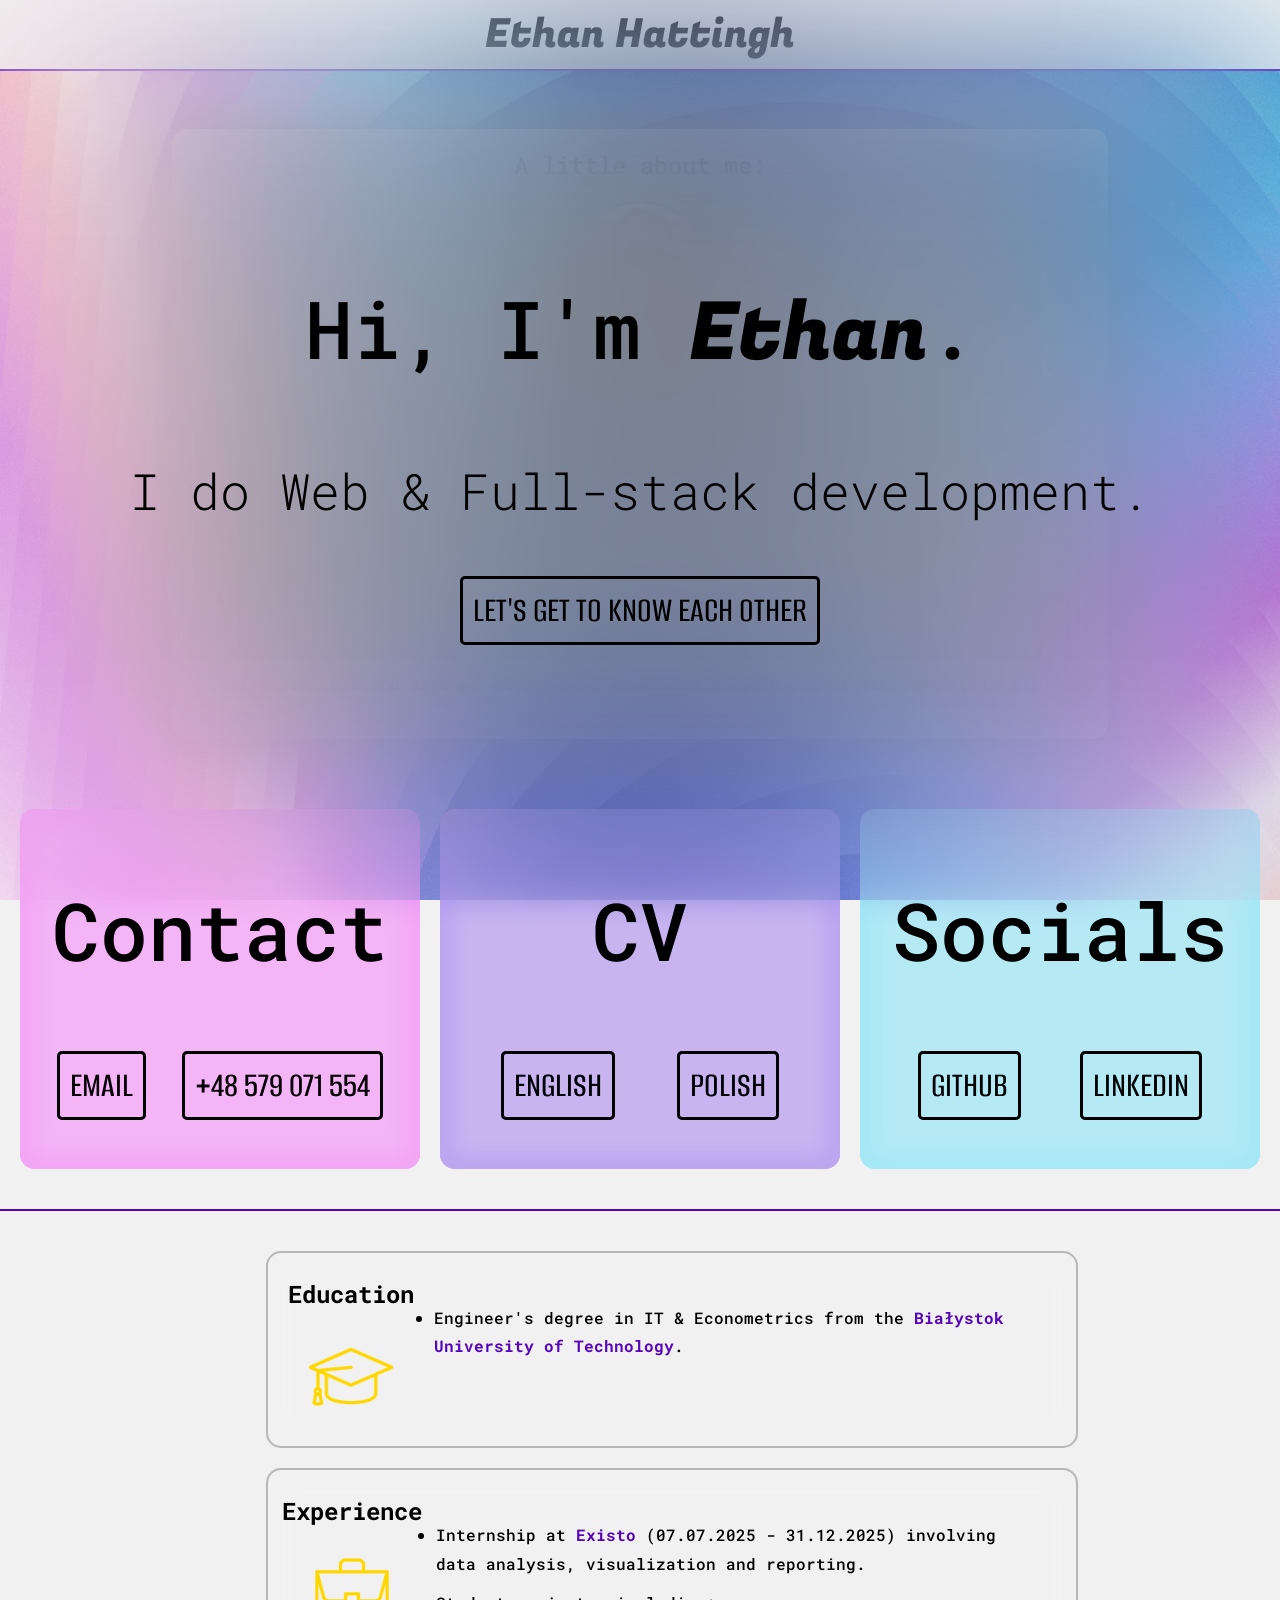
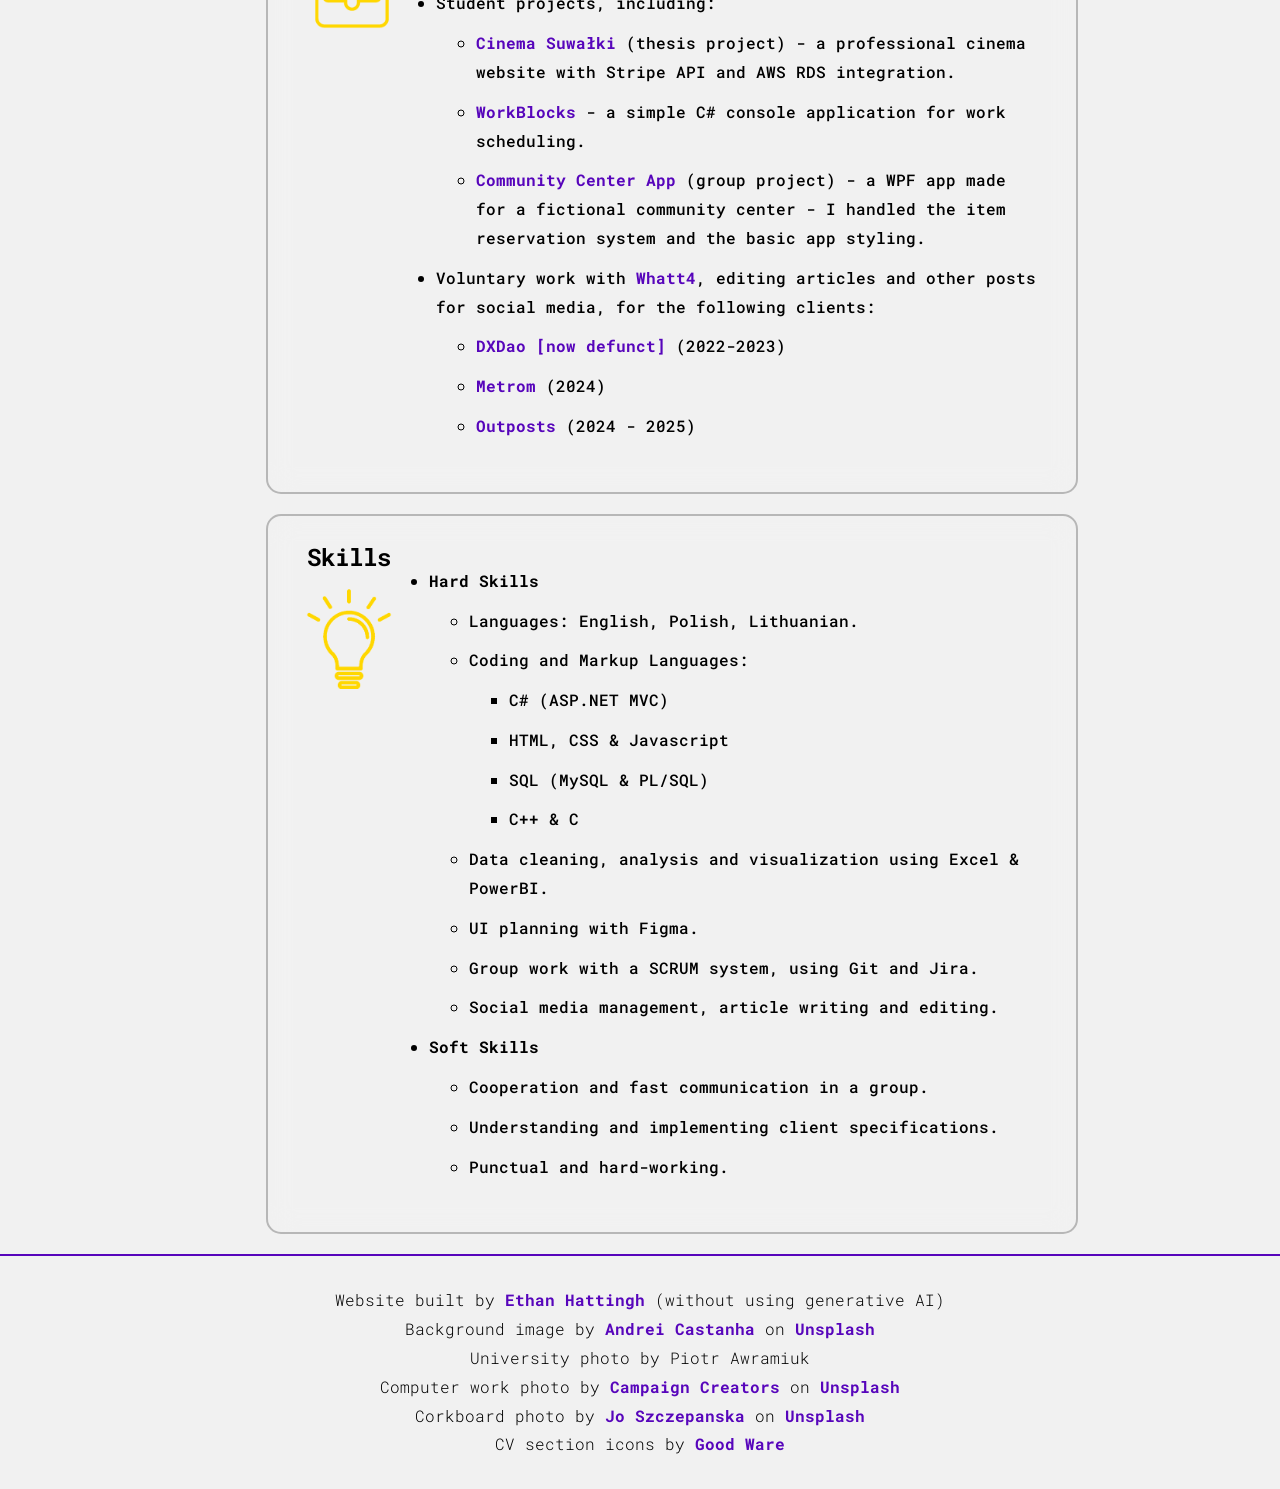
==== commit 4a3dc4f0: "Updated styling & code cleaning Some refactoring and miscellaneous styling changes + updated CV" ====
--- a/index.html
+++ b/index.html
@@ -8,19 +8,18 @@
         <meta name="viewport" content="width=device-width, initial-scale=1 minimum-scale=1">
         <link rel="preconnect" href="https://fonts.googleapis.com">
         <link rel="preconnect" href="https://fonts.gstatic.com" crossorigin>
-        <link href="https://fonts.googleapis.com/css2?family=Abril+Fatface&family=Alumni+Sans+SC:ital,wght@0,100..900;1,100..900&family=Jersey+10&family=Oswald:wght@200..700&family=PT+Sans+Narrow:wght@400;700&family=Roboto+Mono:ital,wght@0,100..700;1,100..700&family=Sixtyfour&display=swap" rel="stylesheet">
+        <link href="https://fonts.googleapis.com/css2?family=Alumni+Sans+SC:ital,wght@0,100..900;1,100..900&family=Fugaz+One&family=Roboto+Mono:ital,wght@0,100..700;1,100..700&display=swap" rel="stylesheet">
         <link rel="stylesheet" href="css/style.css">
-        <!--<script src="https://code.jquery.com/jquery-3.7.1.min.js" integrity="sha256-/JqT3SQfawRcv/BIHPThkBvs0OEvtFFmqPF/lYI/Cxo=" crossorigin="anonymous"></script>-->
     </head>
     <body class="vertical-flex no-scroll">
         <!--Header-->
         <header id="header">
-            <a href="#" id="header-title" class="roboto-mono-bold">Ethan Hattingh</a>
+            <a href="#" id="header-title" class="fugaz-one-regular">Ethan Hattingh</a>
         </header>
 
         <!--Splash screen (the thing with my name & that get to know each other button)-->
         <div id="splash">
-            <p id="title" class="roboto-mono-bold text-functions">Hi, I'm Ethan.</p>
+            <p id="title" class="roboto-mono-bold text-functions">Hi, I'm <span class="fugaz-one-regular">Ethan</span>.</p>
             <p id="subtitle" class="roboto-mono-normal text-functions">I do Web & Full-stack development.</p>
             <button id="splash-button" class="alumni-sans-bold button-style">LET'S GET TO KNOW EACH OTHER</button>
         </div>
@@ -90,7 +89,6 @@
                                         <li><a class="cv-link" href="https://github.com/firecv/WorkBlocks" target="_blank">Cinema Suwałki</a> (thesis project) - a professional cinema website with Stripe API and AWS RDS integration.</li>
                                         <li><a class="cv-link" href="https://github.com/firecv/WorkBlocks" target="_blank">WorkBlocks</a> - a simple C# console application for work scheduling.</li>
                                         <li><a class="cv-link" href="https://github.com/CHOSZCZYKP/MiejskiDomKultury" target="_blank">Community Center App</a> (group project) - a WPF app made for a fictional community center - I handled the item reservation system and the basic app styling.</li>
-                                        <li><b>MonteCarlo</b> (group project) - an online casino - I handled the logic and UI functionality for the roulette and yahtzee games.</li>
                                     </ul>
                                 </li>
                                 <li>Voluntary work with <a class="cv-link" href="https://whatt4.eth.limo/" target="_blank">Whatt4</a>, editing articles and other posts for social media, for the following clients:
@@ -146,7 +144,7 @@
             <p class="roboto-mono-normal">Website built by <a class="cv-link" href="https://github.com/firecv/firecv.github.io">Ethan Hattingh</a> (without using generative AI)</p>
             <p class="roboto-mono-normal">Background image by <a class="cv-link" href="https://unsplash.com/@andreicastanha">Andrei Castanha</a> on <a class="cv-link" href="https://unsplash.com/photos/abstract-blue-and-pink-curved-lines-pattern-mAoMkGo4LGg">Unsplash</a></p>
             <p class="roboto-mono-normal">University photo by Piotr Awramiuk</p>
-            <p class="roboto-mono-normal">Data analysis photo by <a class="cv-link" href="https://unsplash.com/@pathdigital">path digital</a> on <a class="cv-link" href="https://unsplash.com/photos/black-and-silver-laptop-computer-tR0jvlsmCuQ">Unsplash</a></p>
+            <p class="roboto-mono-normal">Computer work photo by <a class="cv-link" href="https://unsplash.com/@campaign_creators">Campaign Creators</a> on <a class="cv-link" href="https://unsplash.com/photos/person-using-macbook-pro-pypeCEaJeZY">Unsplash</a></p>
             <p class="roboto-mono-normal">Corkboard photo by <a class="cv-link" href="https://unsplash.com/@joszczepanska">Jo Szczepanska</a> on <a class="cv-link" href="https://unsplash.com/photos/sticky-notes-on-corkboard-5aiRb5f464A">Unsplash</a></p>
             <p class="roboto-mono-normal">CV section icons by <a class="cv-link" href="https://www.flaticon.com/authors/good-ware">Good Ware</a></p>
         </footer>
--- a/css/style.css
+++ b/css/style.css
@@ -7,6 +7,7 @@
     --bg-color-blur: rgba(241, 241, 241, 0.5);
     --bg-color-invis: rgb(241, 241, 241, 0);
     --accent-color: rgb(87, 5, 187);
+    --accent-color-hover: rgb(204, 0, 184);
     --border-color: rgb(0, 0, 0);
     --light-border-color: rgb(183, 183, 183);
     --unfocus-color: rgb(63, 63, 63);
@@ -43,7 +44,7 @@
 
 body {
     top: 0;
-    background-image:url('../images/andrei-castanha.jpg'); /* Photo by Artem Sapegin on Unsplash*/
+    background-image:url('../images/background.jpg'); /* Photo by Artem Sapegin on Unsplash*/
     background-repeat: repeat;
     background-attachment: fixed;
     background-size: cover;
@@ -197,7 +198,7 @@
     backdrop-filter: blur(15px);
     filter: drop-shadow(0px 0px 20px var(--border-color));
     transition: 0.5s;
-    margin-top: 5vh;
+    margin-top: 2vh;
     margin-bottom: 70px;
     padding: 20px;
     border-radius: 15px;
@@ -206,12 +207,12 @@
 .bio-box-scroll {
     width: 60vw;
     height: fit-content;
-    border-radius: 5px;
+    border-radius: 15px;
     background-color: var(--bg-color-blur);
     backdrop-filter: blur(15px);
     filter: drop-shadow(0px 0px 0px var(--border-color));
     transition: 0.5s;
-    margin-top: 5vh;
+    margin-top: 2vh;
     margin-bottom: 40px;
     padding: 20px;
 }
@@ -491,7 +492,7 @@
 .cv-chunk:hover {
     border: var(--bg-color-blur) solid 2px;
     background-color: var(--bg-color-blur);
-    backdrop-filter: blur(35px);
+    backdrop-filter: blur(200px);
     filter: drop-shadow(0px 0px 20px var(--border-color));
     transition: 0.3s ease-in-out;
     transform: scale(1.02);
@@ -580,7 +581,9 @@
 }
 
 .cv-link:hover {
-    text-decoration: underline;
+    background-color: var(--accent-color);
+    color: var(--bg-color);
+    text-decoration: none;
 }
 
 /* FOOTER */
@@ -606,61 +609,6 @@
 
 /* FONTS */
 
-.oswald-small350 { /* https://fonts.google.com/specimen/Oswald */
-    font-family: "Oswald", sans-serif;
-    font-optical-sizing: auto;
-    font-weight: 350;
-    font-style: normal;
-}
-
-.oswald-medium500 { 
-    font-family: "Oswald", sans-serif;
-    font-optical-sizing: auto;
-    font-weight: 500;
-    font-style: normal;
-}
-
-.oswald-large700 {
-    font-family: "Oswald", sans-serif;
-    font-optical-sizing: auto;
-    font-weight: 700;
-    font-style: normal;
-}
-
-.jersey-10-regular { /* https://fonts.google.com/specimen/Jersey+10 */
-    font-family: "Jersey 10", sans-serif;
-    font-weight: 400;
-    font-style: normal;
-}
-
-.sixtyfour-default { /* https://fonts.google.com/specimen/Sixtyfour */
-    font-family: "Sixtyfour", sans-serif;
-    font-optical-sizing: auto;
-    font-weight: 400;
-    font-style: normal;
-    font-variation-settings:
-      "BLED" 0,
-      "SCAN" 0;
-}
-
-.abril-fatface-regular { /* https://fonts.google.com/specimen/Abril+Fatface */
-    font-family: "Abril Fatface", serif;
-    font-weight: 400;
-    font-style: normal;
-}
-
-.pt-sans-narrow-regular {
-  font-family: "PT Sans Narrow", sans-serif;
-  font-weight: 400;
-  font-style: normal;
-}
-
-.pt-sans-narrow-bold {
-  font-family: "PT Sans Narrow", sans-serif;
-  font-weight: 700;
-  font-style: normal;
-}
-  
 .roboto-mono-normal {
   font-family: "Roboto Mono", monospace;
   font-optical-sizing: auto;
@@ -688,3 +636,9 @@
   font-weight: 500;
   font-style: normal;
 }
+
+.fugaz-one-regular {
+  font-family: "Fugaz One", sans-serif;
+  font-weight: 400;
+  font-style: normal;
+}
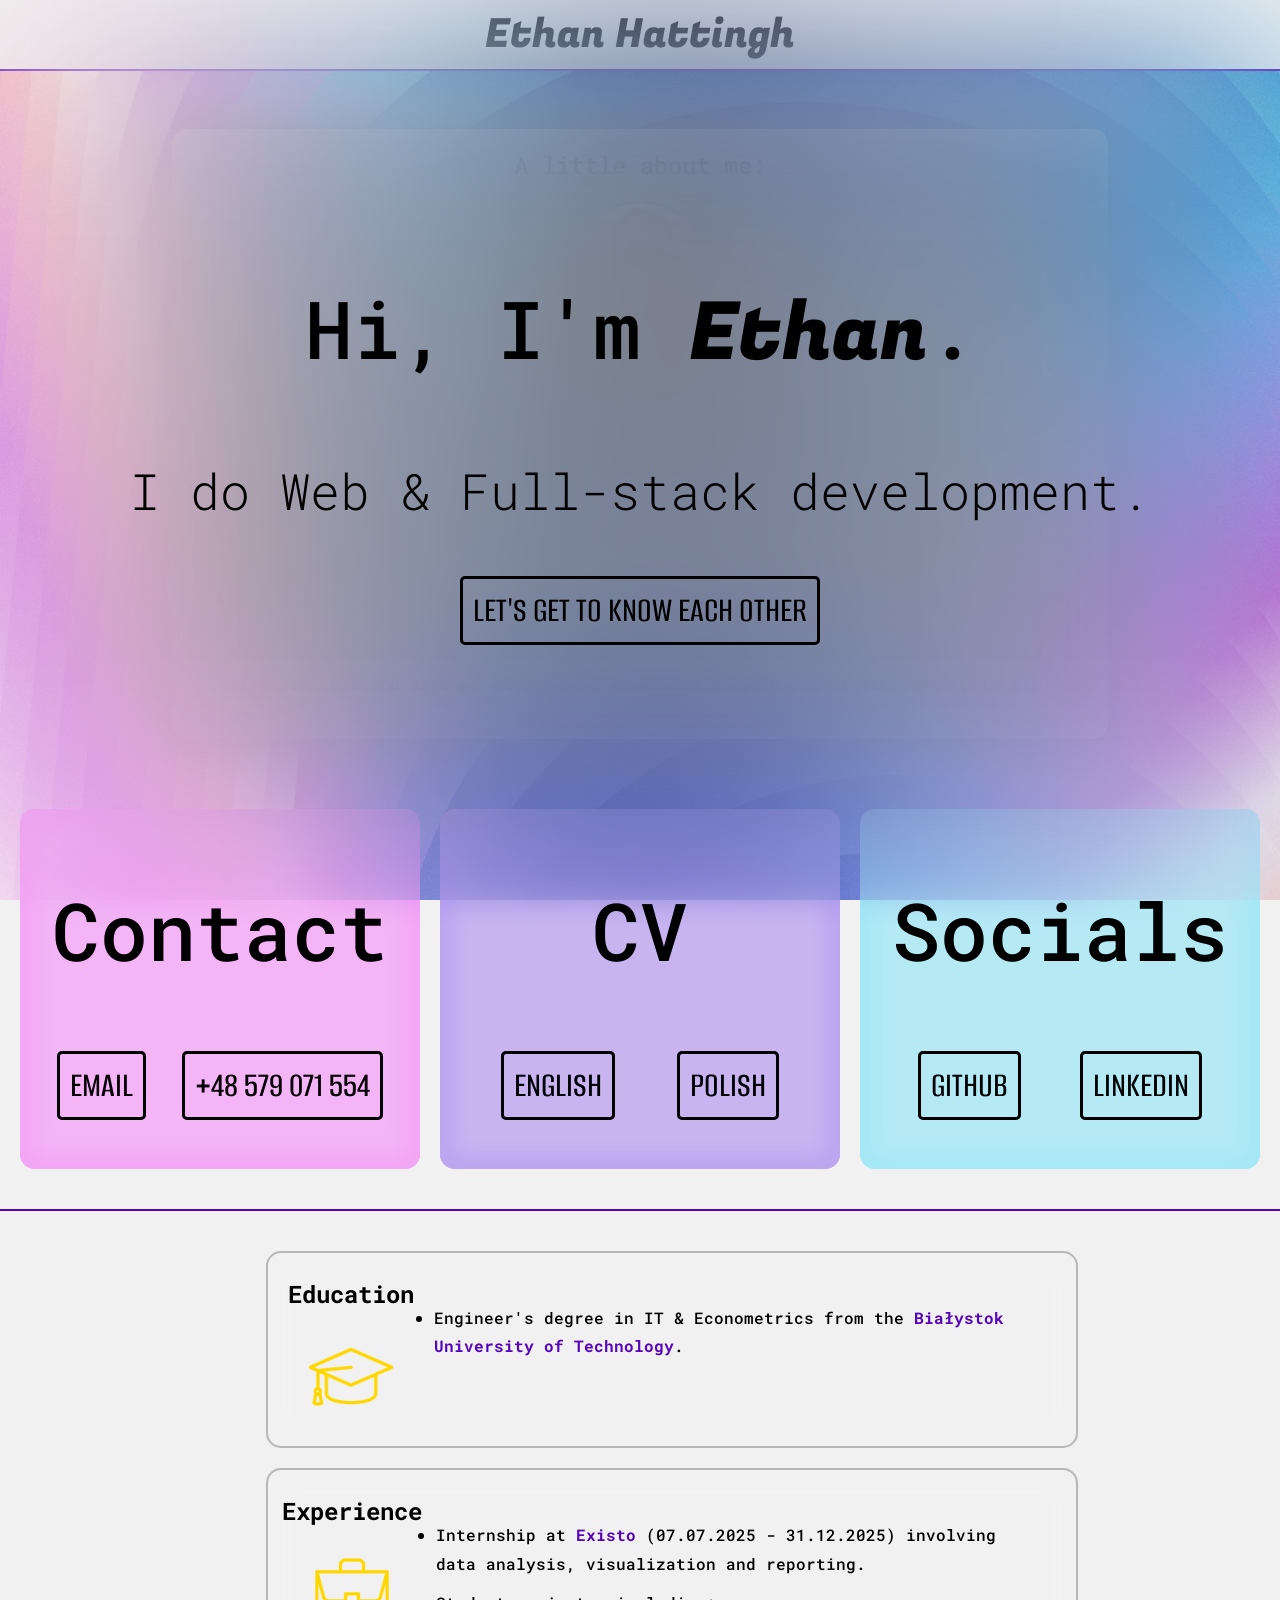
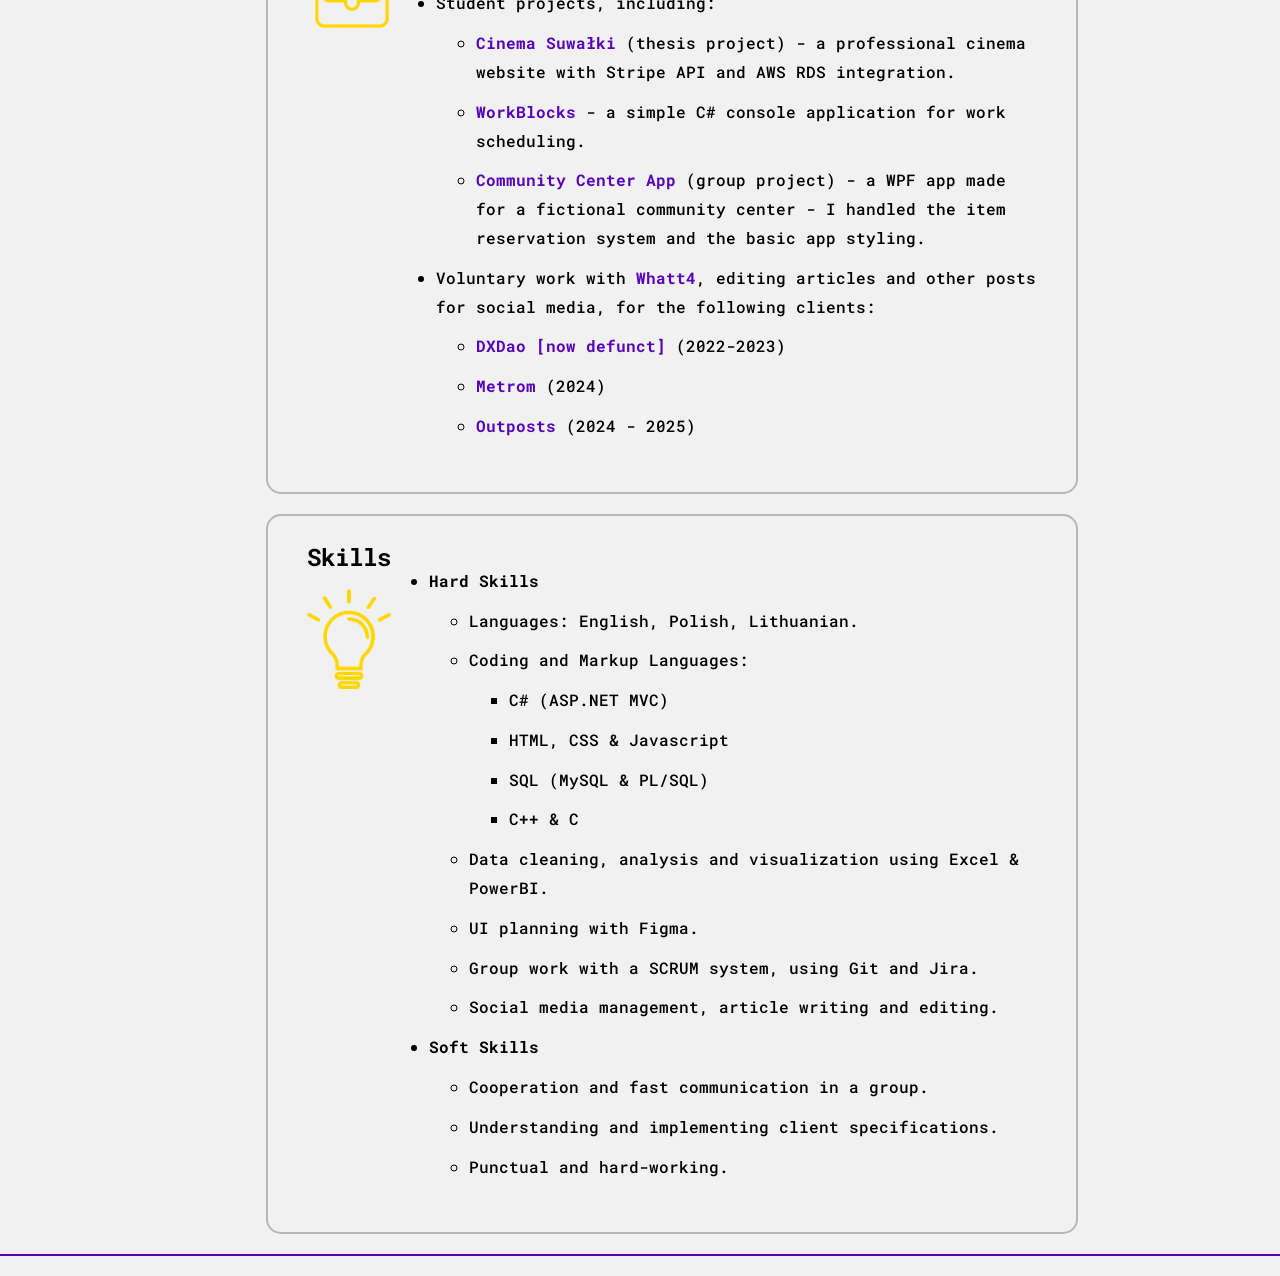
==== commit 3a39920d: "Update index.html" ====
--- a/index.html
+++ b/index.html
@@ -141,7 +141,7 @@
 
         <!--Footer links use the same styling as cv links, so the class is reused-->
         <footer id="footer">
-            <p class="roboto-mono-normal">Website built by <a class="cv-link" href="https://github.com/firecv/firecv.github.io">Ethan Hattingh</a> (without using generative AI)</p>
+            <p class="roboto-mono-normal">Website built by <a class="cv-link" href="https://github.com/firecv/firecv.github.io">Ethan Hattingh</a></p>
             <p class="roboto-mono-normal">Background image by <a class="cv-link" href="https://unsplash.com/@andreicastanha">Andrei Castanha</a> on <a class="cv-link" href="https://unsplash.com/photos/abstract-blue-and-pink-curved-lines-pattern-mAoMkGo4LGg">Unsplash</a></p>
             <p class="roboto-mono-normal">University photo by Piotr Awramiuk</p>
             <p class="roboto-mono-normal">Computer work photo by <a class="cv-link" href="https://unsplash.com/@campaign_creators">Campaign Creators</a> on <a class="cv-link" href="https://unsplash.com/photos/person-using-macbook-pro-pypeCEaJeZY">Unsplash</a></p>
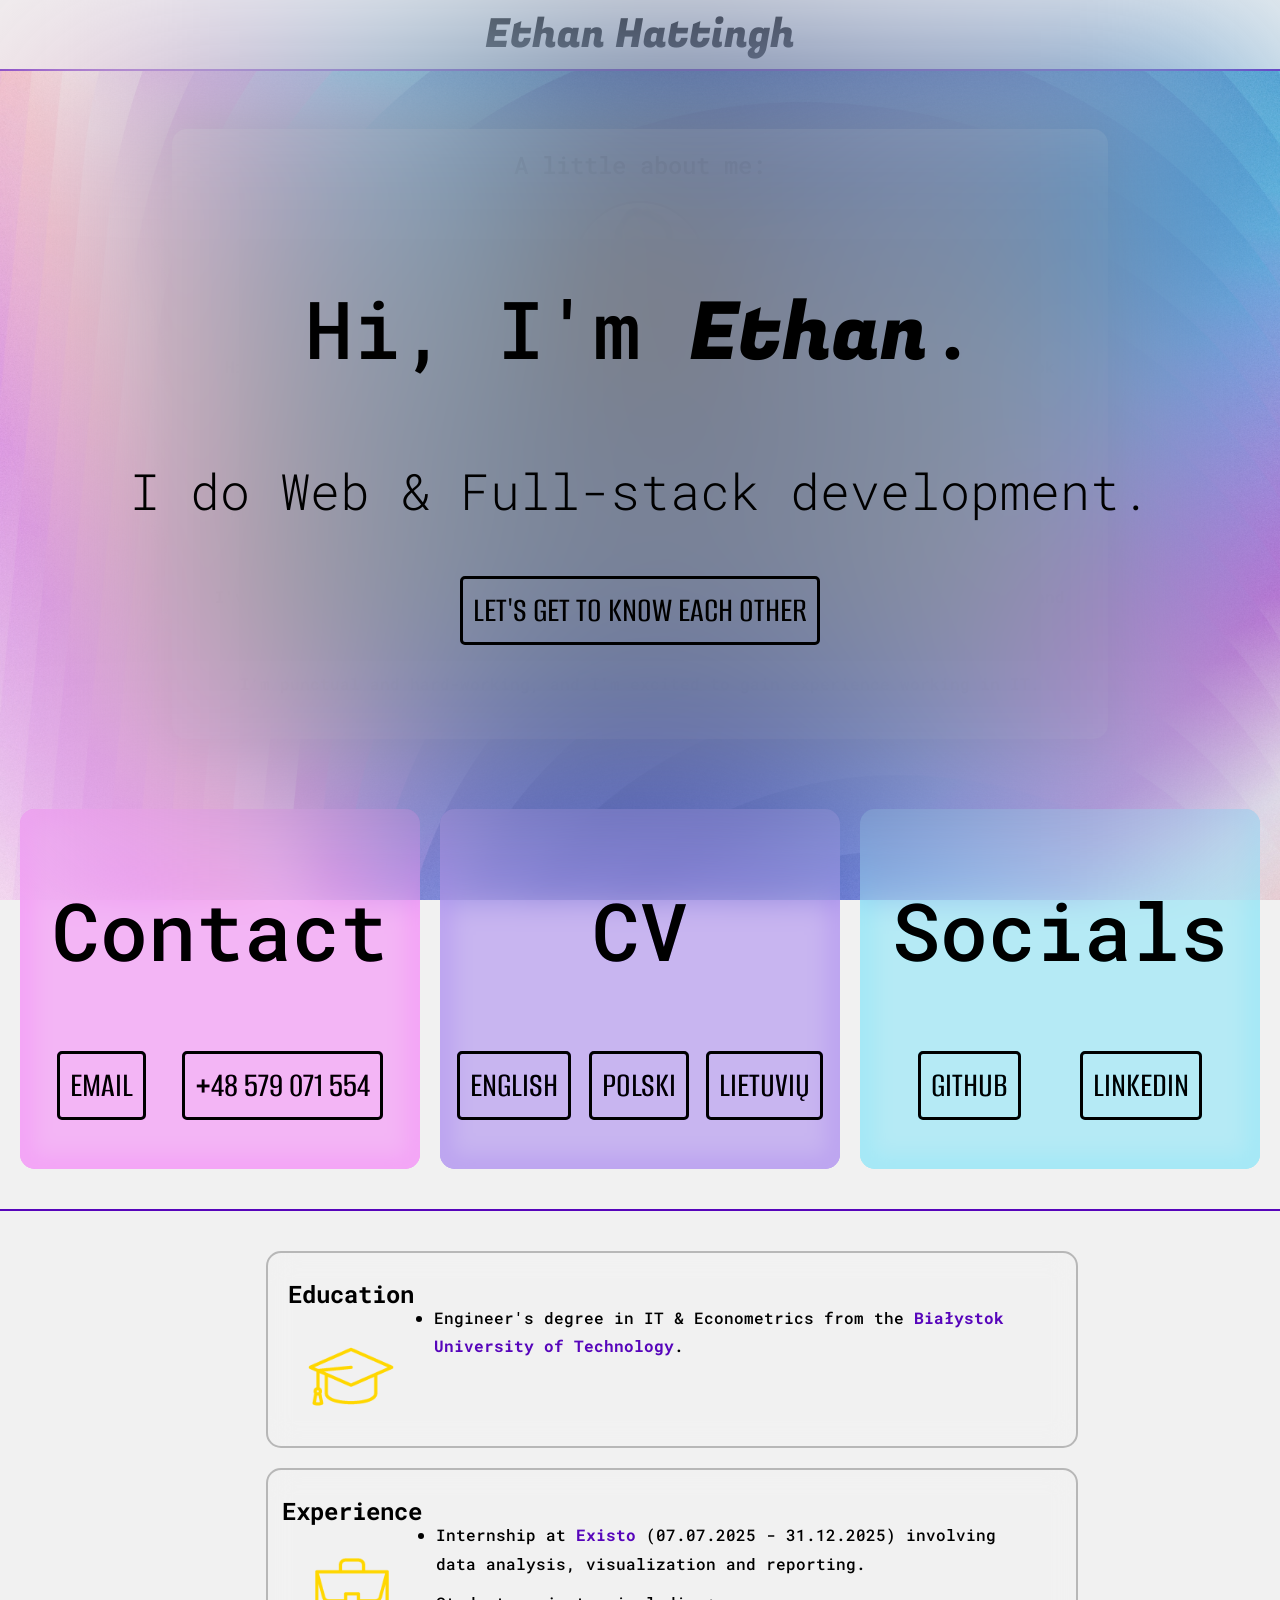
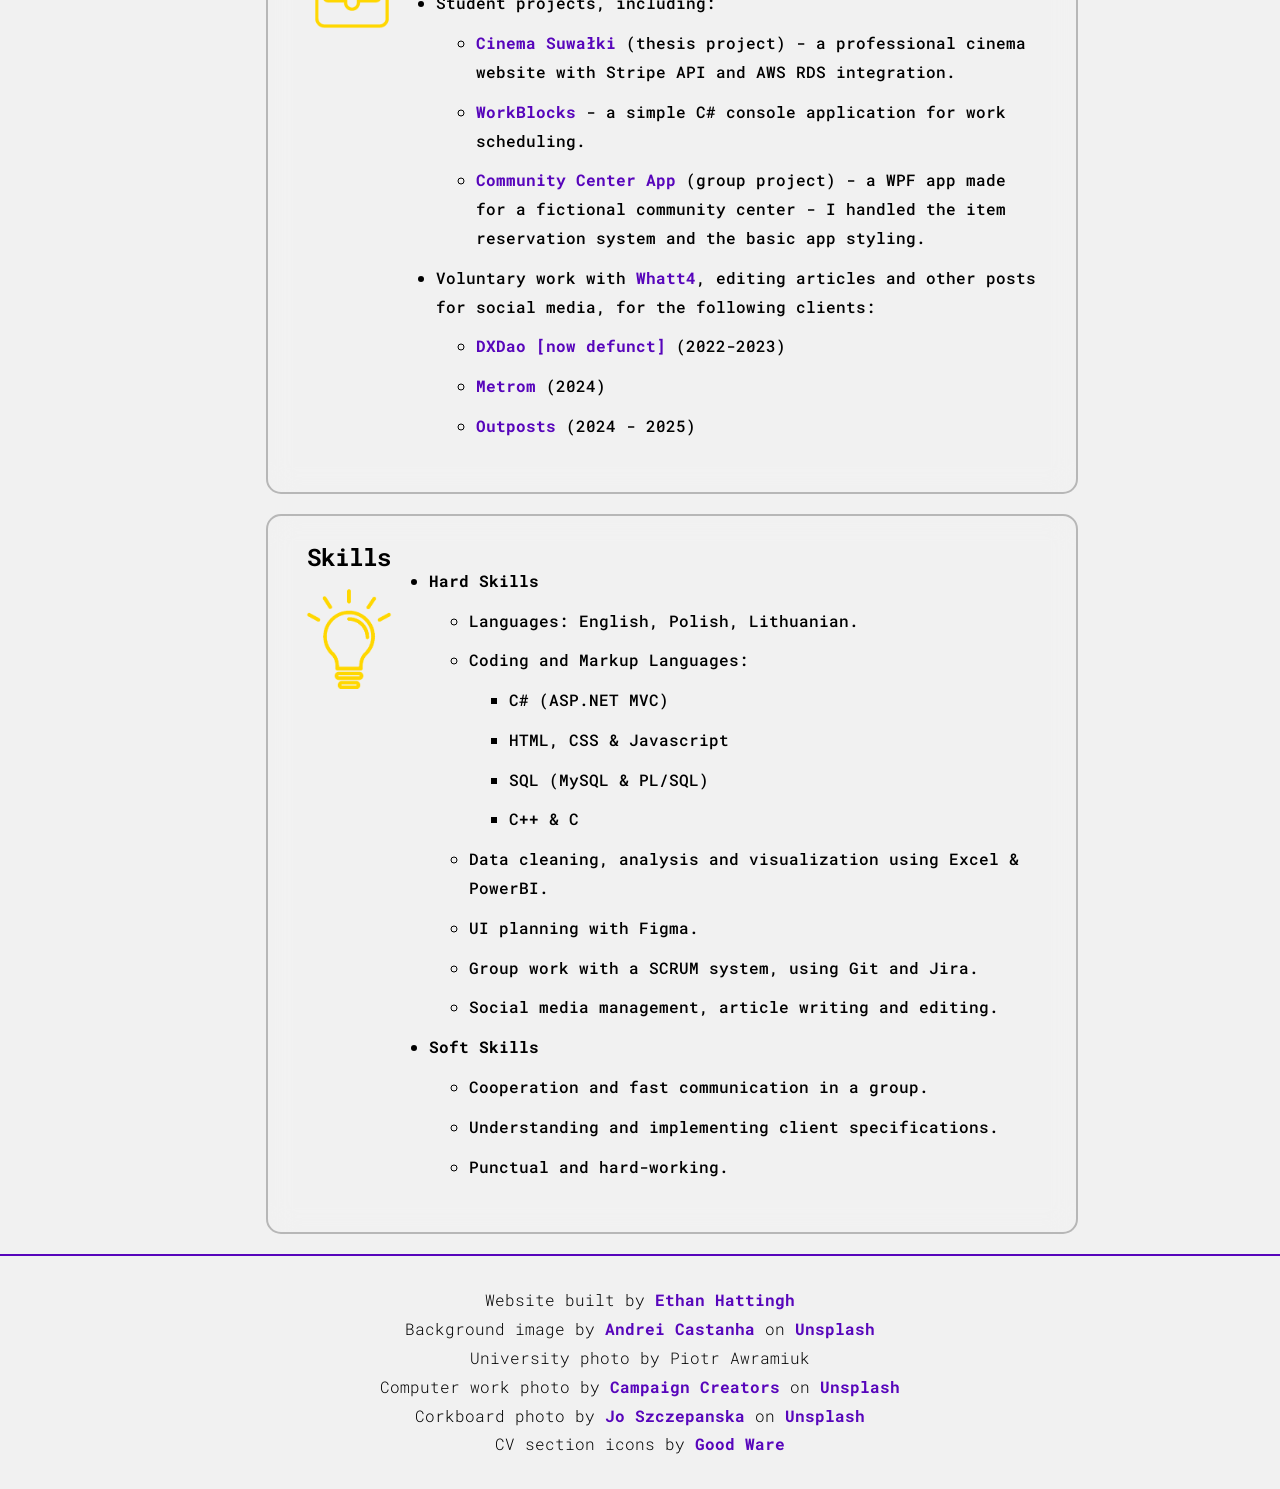
==== commit 8fda0b9d: "Added lithuanian CV Updated to add lithuanian version of CV, changed styling on smaller screens to a" ====
--- a/index.html
+++ b/index.html
@@ -49,7 +49,8 @@
                 <p class="info-box-title roboto-mono-bold">CV</p>
                 <div class="info-link-flex">
                     <a class="info-box-link alumni-sans-bold" href="/documents/cv-en.pdf" download="Ethan Hattingh CV (en)">ENGLISH</a>
-                    <a class="info-box-link alumni-sans-bold" href="/documents/cv-pl.pdf" download="Ethan Hattingh CV (pl)">POLISH</a>
+                    <a class="info-box-link alumni-sans-bold" href="/documents/cv-pl.pdf" download="Ethan Hattingh CV (pl)">POLSKI</a>
+                    <a class="info-box-link alumni-sans-bold" href="/documents/cv-lt.pdf" download="Ethan Hattingh CV (lt)">LIETUVIŲ</a>
                 </div>
             </div>
             <div id="info-box3" class="info-box vertical-flex">
--- a/css/style.css
+++ b/css/style.css
@@ -416,9 +416,9 @@
         height: 40vh;
     }
 
-    .info-link-flex {
+    /* .info-link-flex {
         flex-direction: column;
-    }
+    } */
 
     .info-box-link {
         margin-top: 15px;
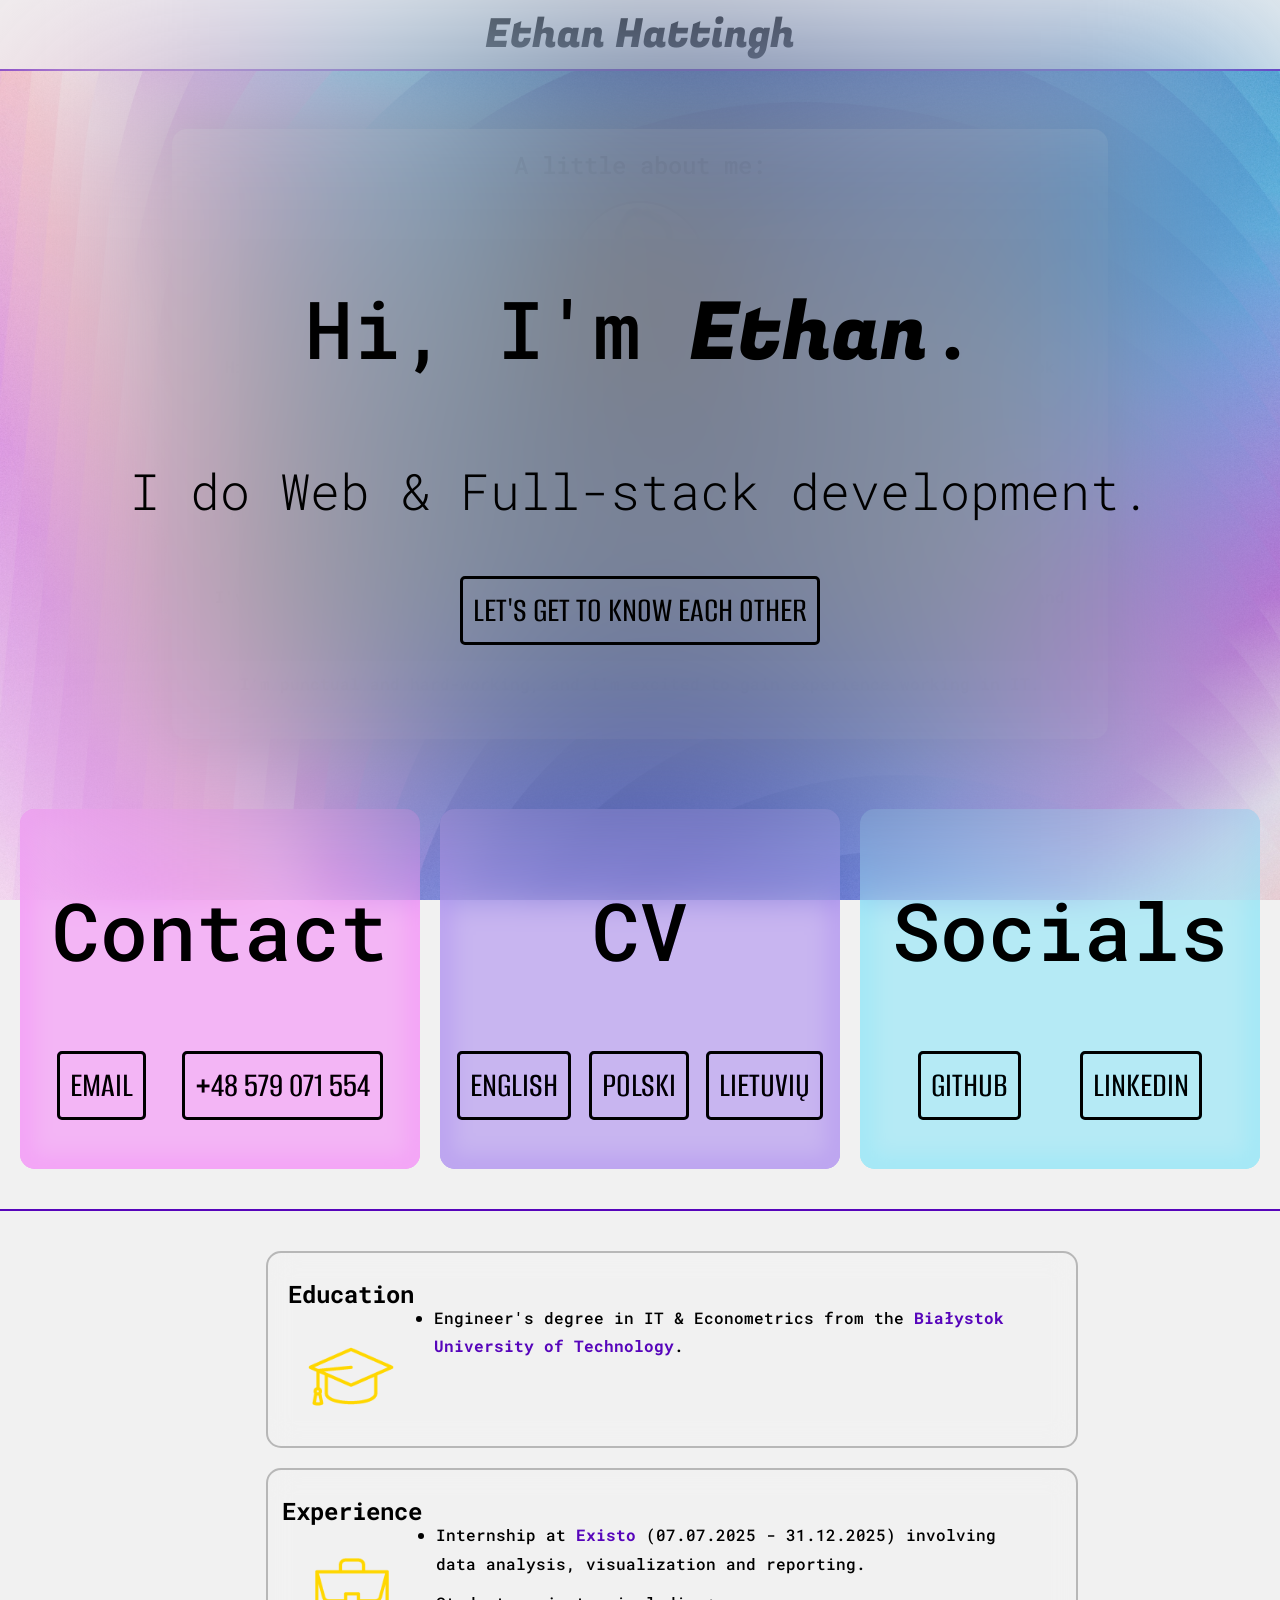
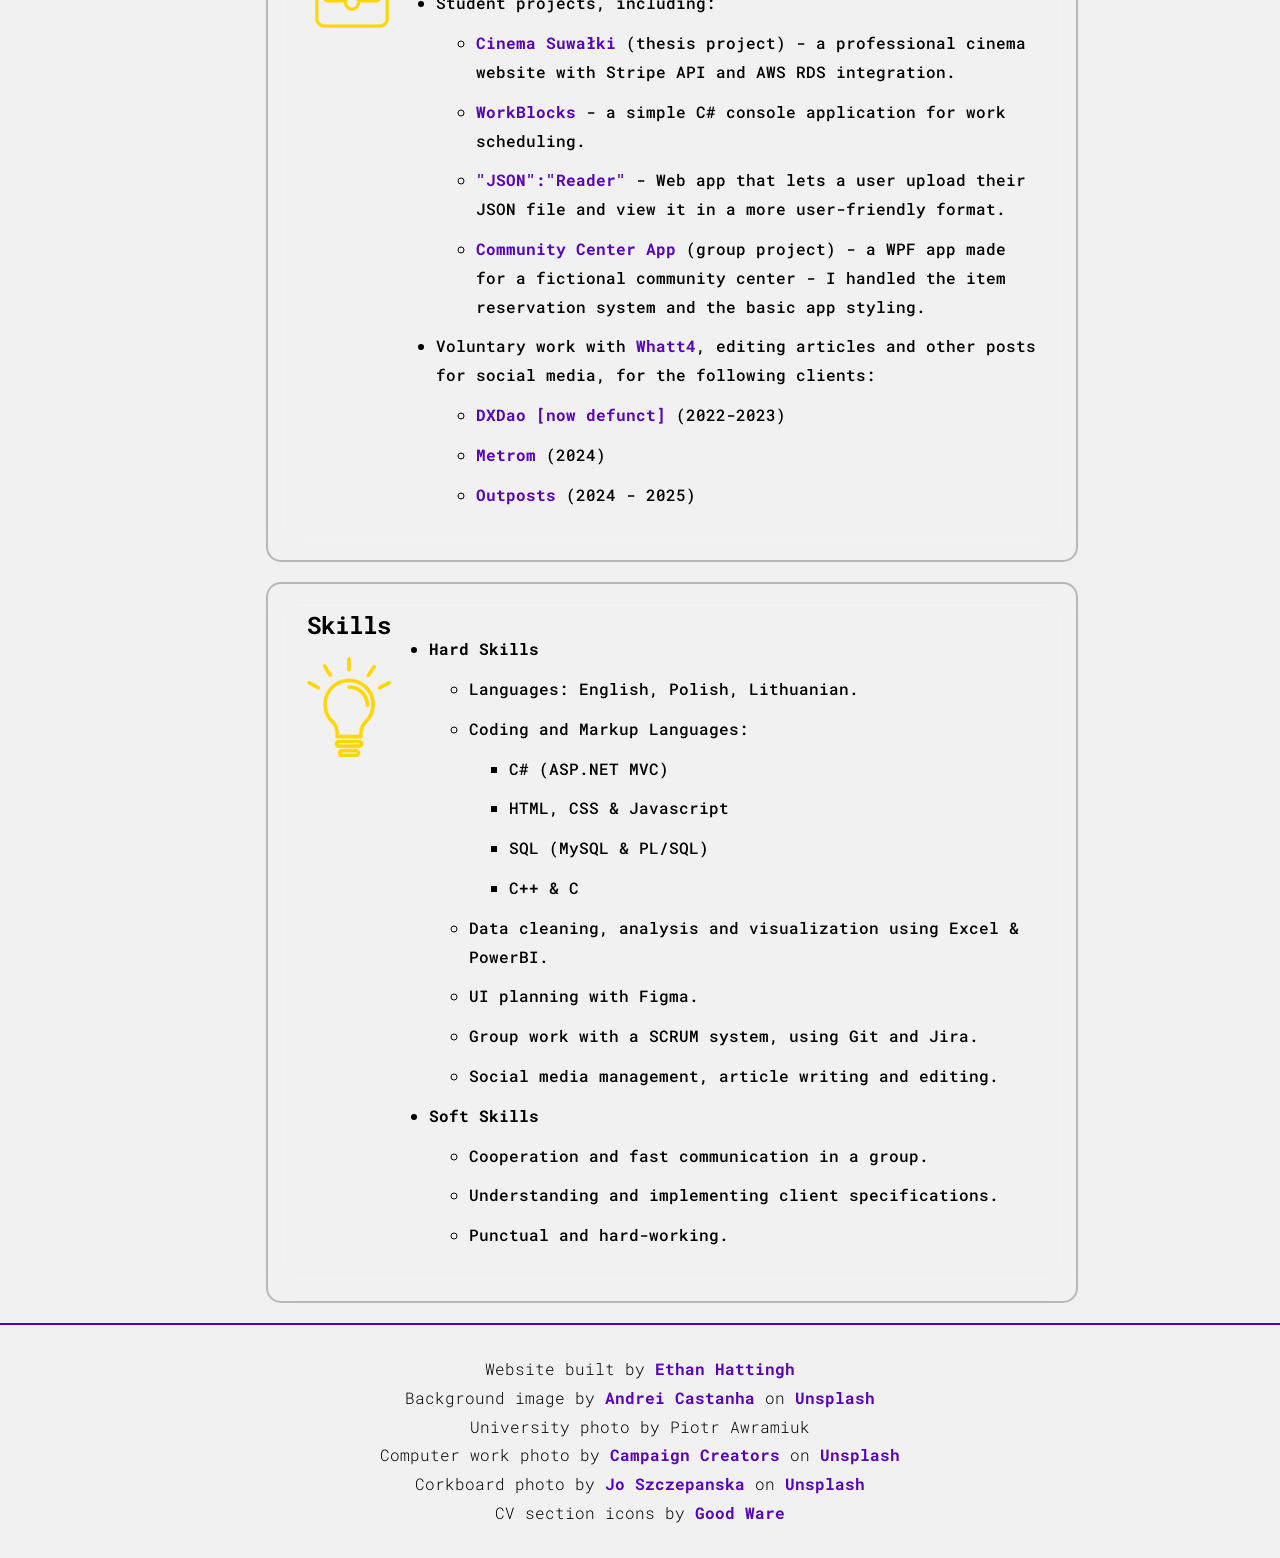
==== commit 68372e40: "Basic JSON Reader implemented Basic version of the JSON reader implemented, no stylization etc. yet " ====
--- a/index.html
+++ b/index.html
@@ -10,6 +10,7 @@
         <link rel="preconnect" href="https://fonts.gstatic.com" crossorigin>
         <link href="https://fonts.googleapis.com/css2?family=Alumni+Sans+SC:ital,wght@0,100..900;1,100..900&family=Fugaz+One&family=Roboto+Mono:ital,wght@0,100..700;1,100..700&display=swap" rel="stylesheet">
         <link rel="stylesheet" href="css/style.css">
+        <link rel="stylesheet" href="css/fonts.css">
     </head>
     <body class="vertical-flex no-scroll">
         <!--Header-->
@@ -87,8 +88,9 @@
                                 <li>Internship at <a class="cv-link" href="https://existo.pl/" target="_blank">Existo</a> (07.07.2025 - 31.12.2025) involving data analysis, visualization and reporting.</li>
                                 <li>Student projects, including:
                                     <ul>
-                                        <li><a class="cv-link" href="https://github.com/firecv/WorkBlocks" target="_blank">Cinema Suwałki</a> (thesis project) - a professional cinema website with Stripe API and AWS RDS integration.</li>
+                                        <li><a class="cv-link" href="https://github.com/firecv/CinemaSite" target="_blank">Cinema Suwałki</a> (thesis project) - a professional cinema website with Stripe API and AWS RDS integration.</li>
                                         <li><a class="cv-link" href="https://github.com/firecv/WorkBlocks" target="_blank">WorkBlocks</a> - a simple C# console application for work scheduling.</li>
+                                        <li><a class="cv-link" href="json-reader.html" target="_blank">"JSON":"Reader"</a> - Web app that lets a user upload their JSON file and view it in a more user-friendly format.</li>
                                         <li><a class="cv-link" href="https://github.com/CHOSZCZYKP/MiejskiDomKultury" target="_blank">Community Center App</a> (group project) - a WPF app made for a fictional community center - I handled the item reservation system and the basic app styling.</li>
                                     </ul>
                                 </li>
--- a/css/style.css
+++ b/css/style.css
@@ -603,42 +603,4 @@
     margin-top: 0px;
     color: var(--border-color);
     z-index: 999;
-}
-
-
-
-/* FONTS */
-
-.roboto-mono-normal {
-  font-family: "Roboto Mono", monospace;
-  font-optical-sizing: auto;
-  font-weight: 300;
-  font-style: normal;
-}
-
-.roboto-mono-bold {
-  font-family: "Roboto Mono", monospace;
-  font-optical-sizing: auto;
-  font-weight: 500;
-  font-style: normal;
-}
-
-.alumni-sans-normal {
-  font-family: "Alumni Sans SC", sans-serif;
-  font-optical-sizing: auto;
-  font-weight: 200;
-  font-style: normal;
-}
-
-.alumni-sans-bold {
-  font-family: "Alumni Sans SC", sans-serif;
-  font-optical-sizing: auto;
-  font-weight: 500;
-  font-style: normal;
-}
-
-.fugaz-one-regular {
-  font-family: "Fugaz One", sans-serif;
-  font-weight: 400;
-  font-style: normal;
-}
+}
--- a/css/fonts.css
+++ b/css/fonts.css
@@ -0,0 +1,35 @@
+/* FONTS */
+
+.roboto-mono-normal {
+  font-family: "Roboto Mono", monospace;
+  font-optical-sizing: auto;
+  font-weight: 300;
+  font-style: normal;
+}
+
+.roboto-mono-bold {
+  font-family: "Roboto Mono", monospace;
+  font-optical-sizing: auto;
+  font-weight: 500;
+  font-style: normal;
+}
+
+.alumni-sans-normal {
+  font-family: "Alumni Sans SC", sans-serif;
+  font-optical-sizing: auto;
+  font-weight: 200;
+  font-style: normal;
+}
+
+.alumni-sans-bold {
+  font-family: "Alumni Sans SC", sans-serif;
+  font-optical-sizing: auto;
+  font-weight: 500;
+  font-style: normal;
+}
+
+.fugaz-one-regular {
+  font-family: "Fugaz One", sans-serif;
+  font-weight: 400;
+  font-style: normal;
+}
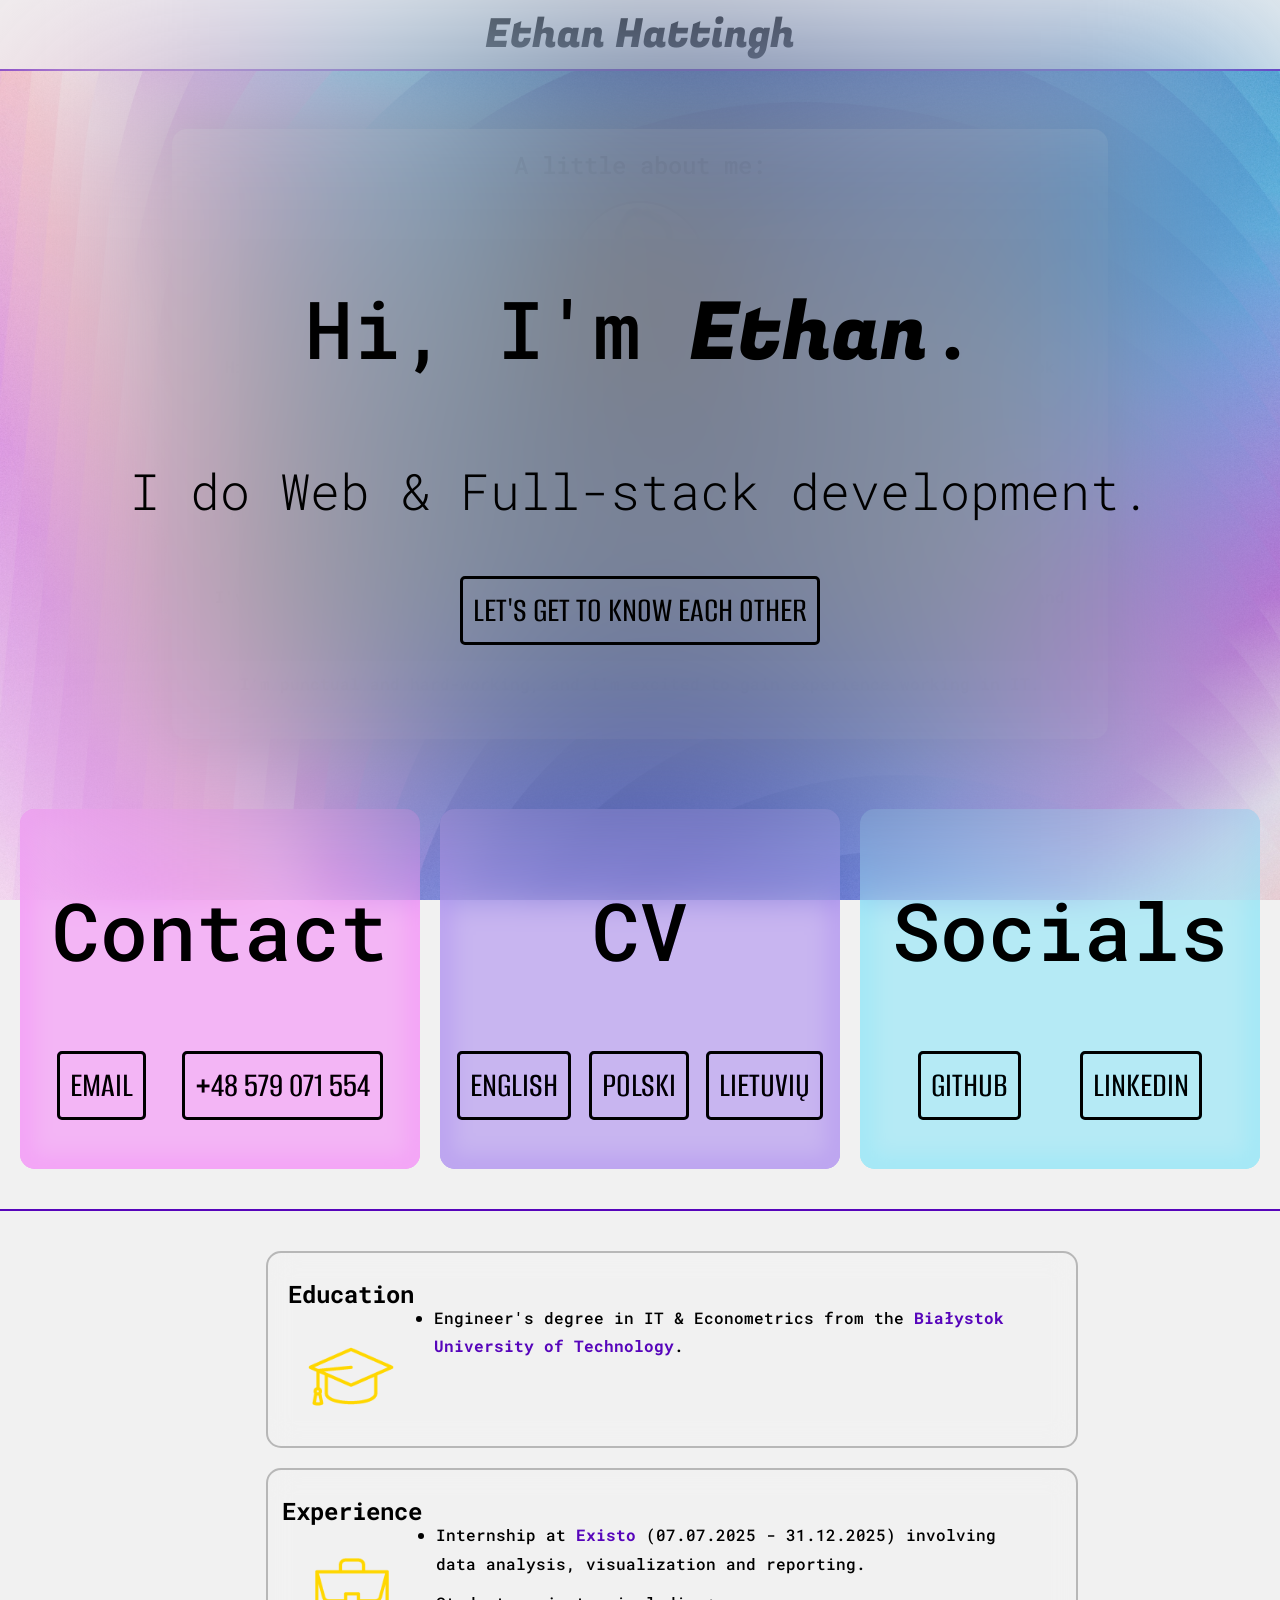
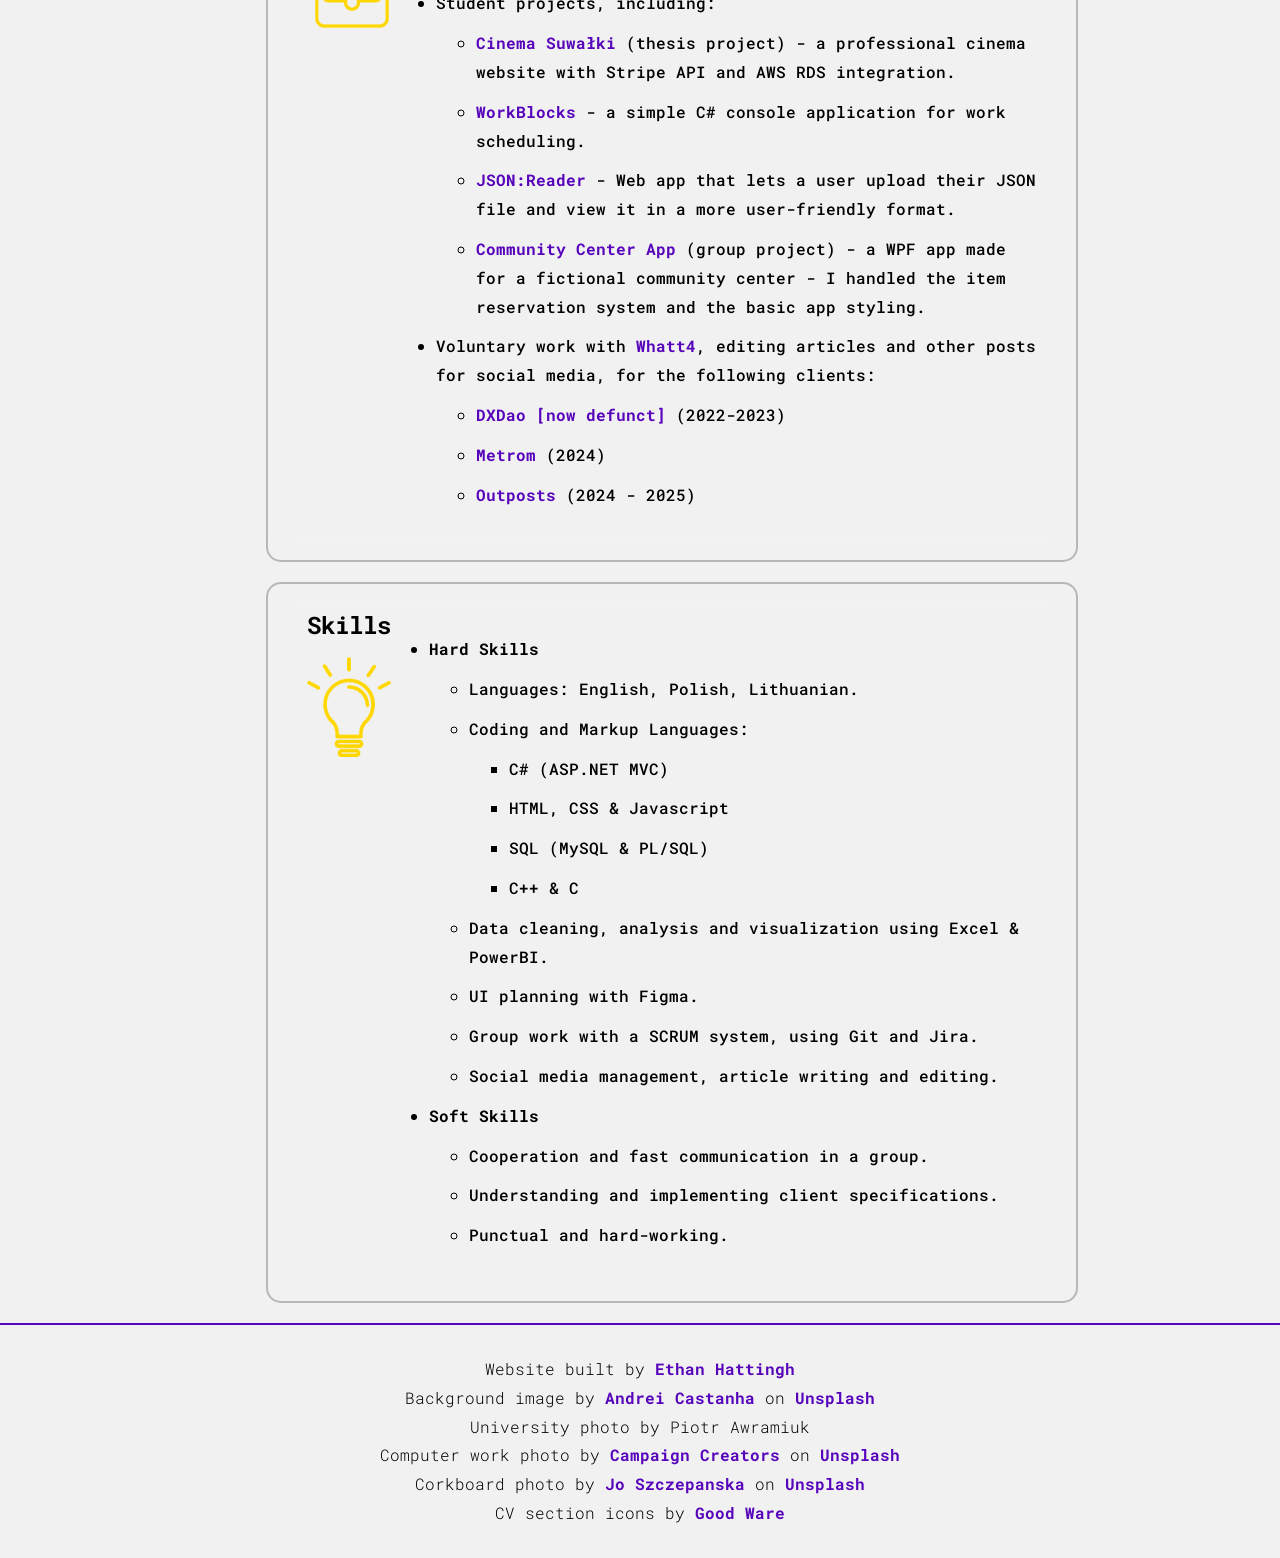
==== commit da0d7b35: "Made functional styling for JSONReader Made functional styling for JSON Reader. TODO: Make editable " ====
--- a/index.html
+++ b/index.html
@@ -90,7 +90,7 @@
                                     <ul>
                                         <li><a class="cv-link" href="https://github.com/firecv/CinemaSite" target="_blank">Cinema Suwałki</a> (thesis project) - a professional cinema website with Stripe API and AWS RDS integration.</li>
                                         <li><a class="cv-link" href="https://github.com/firecv/WorkBlocks" target="_blank">WorkBlocks</a> - a simple C# console application for work scheduling.</li>
-                                        <li><a class="cv-link" href="json-reader.html" target="_blank">"JSON":"Reader"</a> - Web app that lets a user upload their JSON file and view it in a more user-friendly format.</li>
+                                        <li><a class="cv-link" href="json-reader.html" target="_blank">JSON:Reader</a> - Web app that lets a user upload their JSON file and view it in a more user-friendly format.</li>
                                         <li><a class="cv-link" href="https://github.com/CHOSZCZYKP/MiejskiDomKultury" target="_blank">Community Center App</a> (group project) - a WPF app made for a fictional community center - I handled the item reservation system and the basic app styling.</li>
                                     </ul>
                                 </li>
